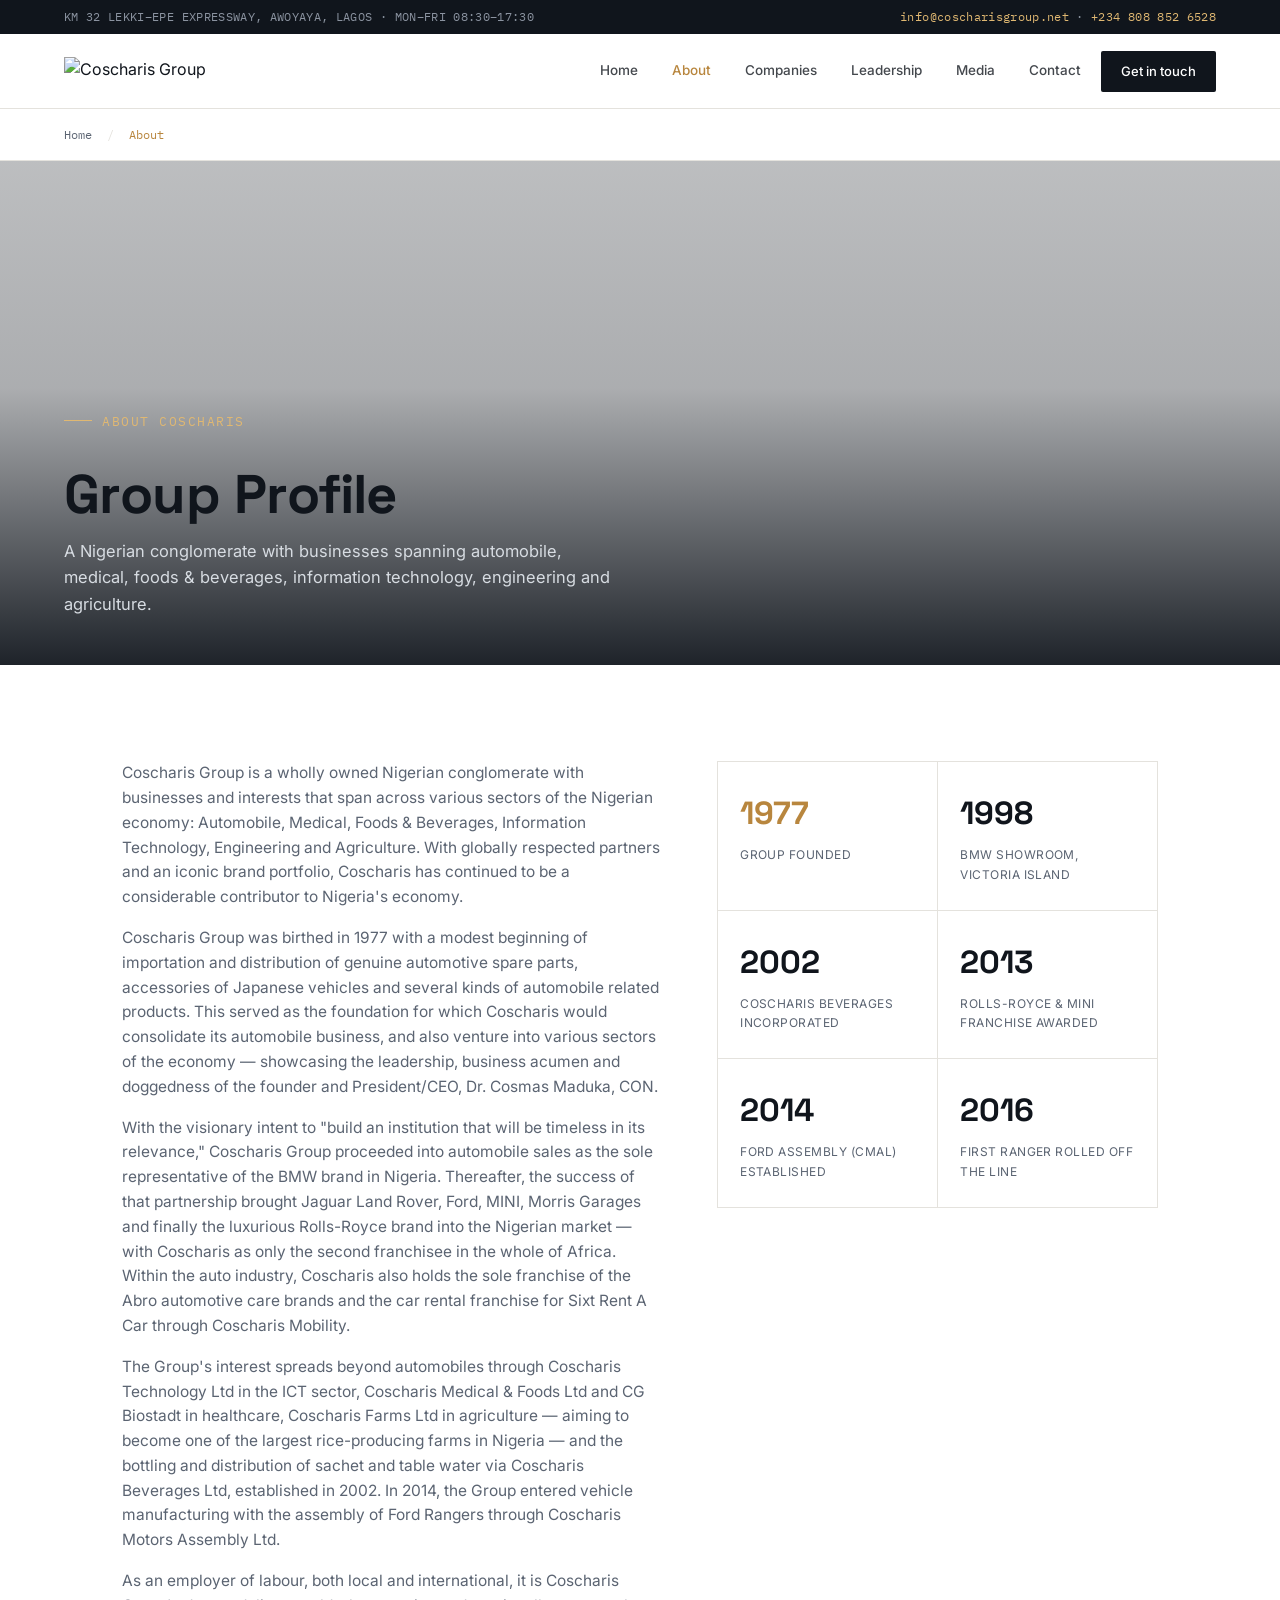
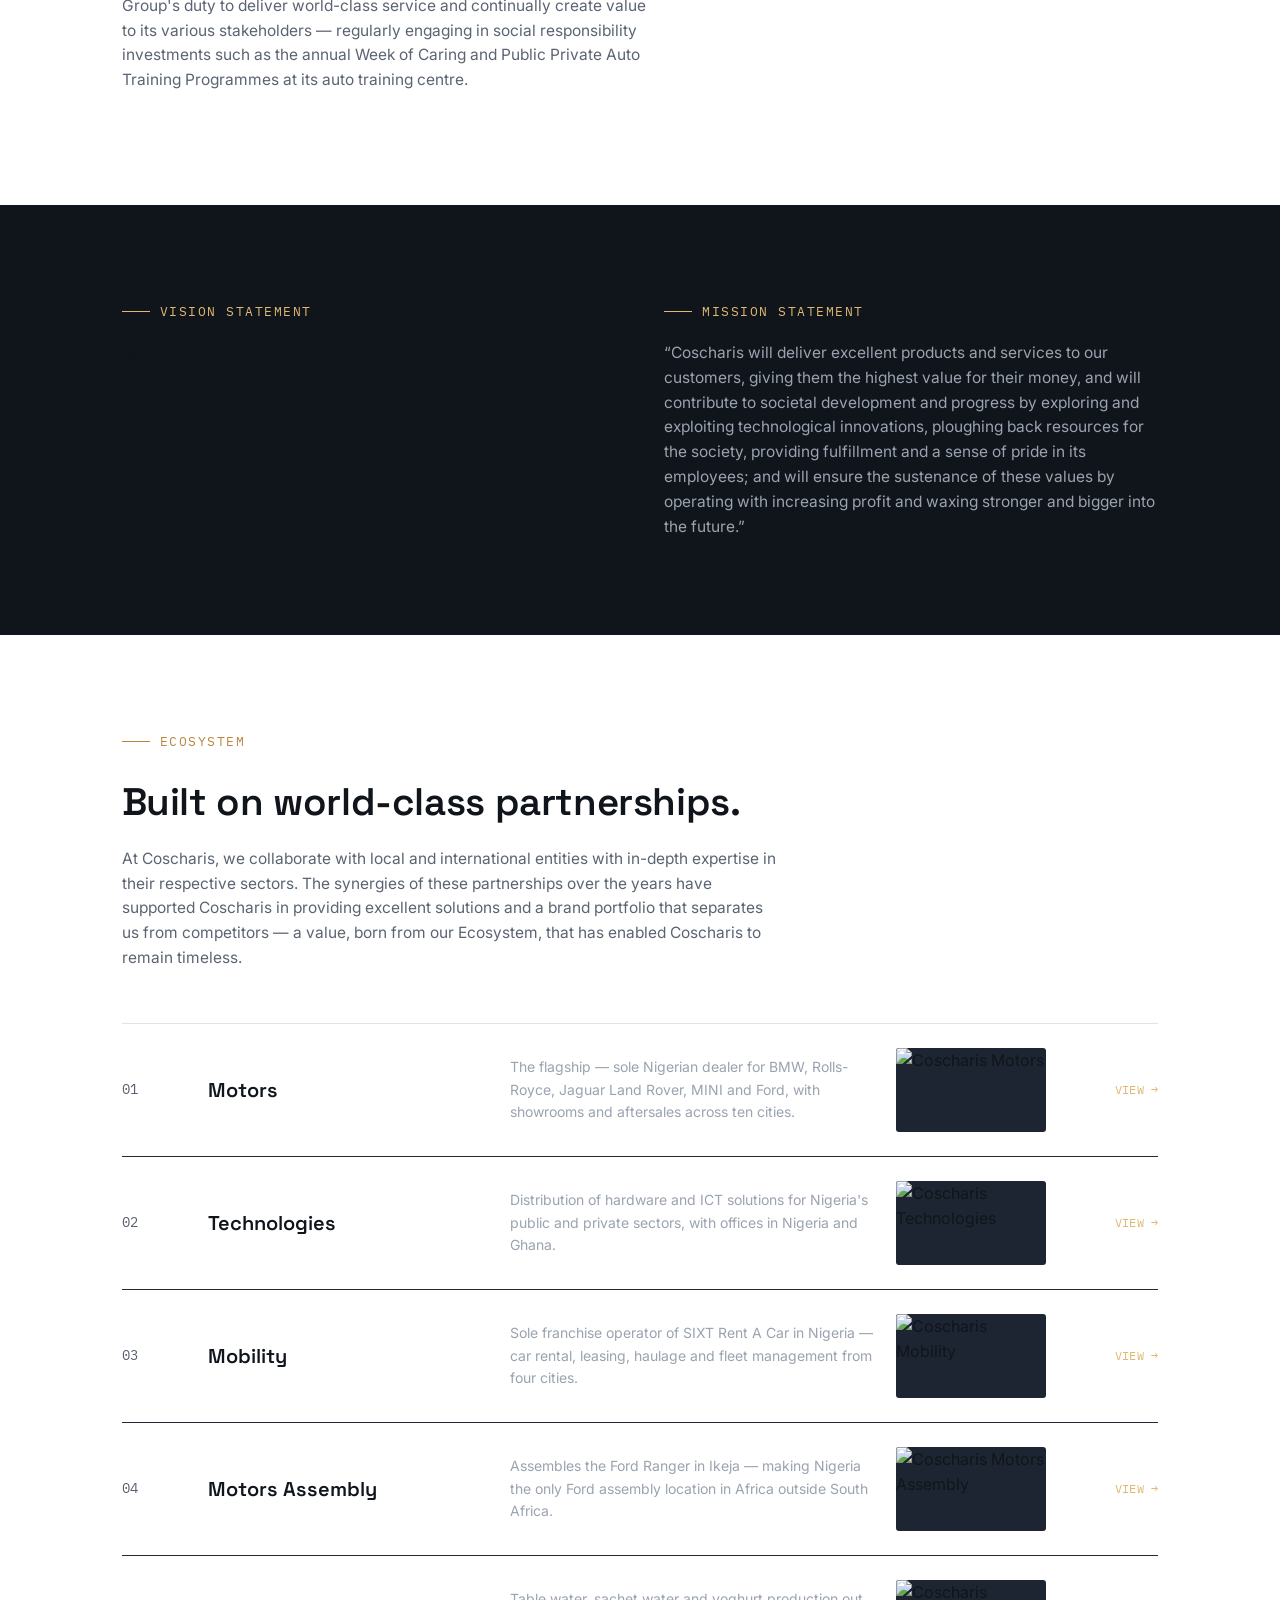
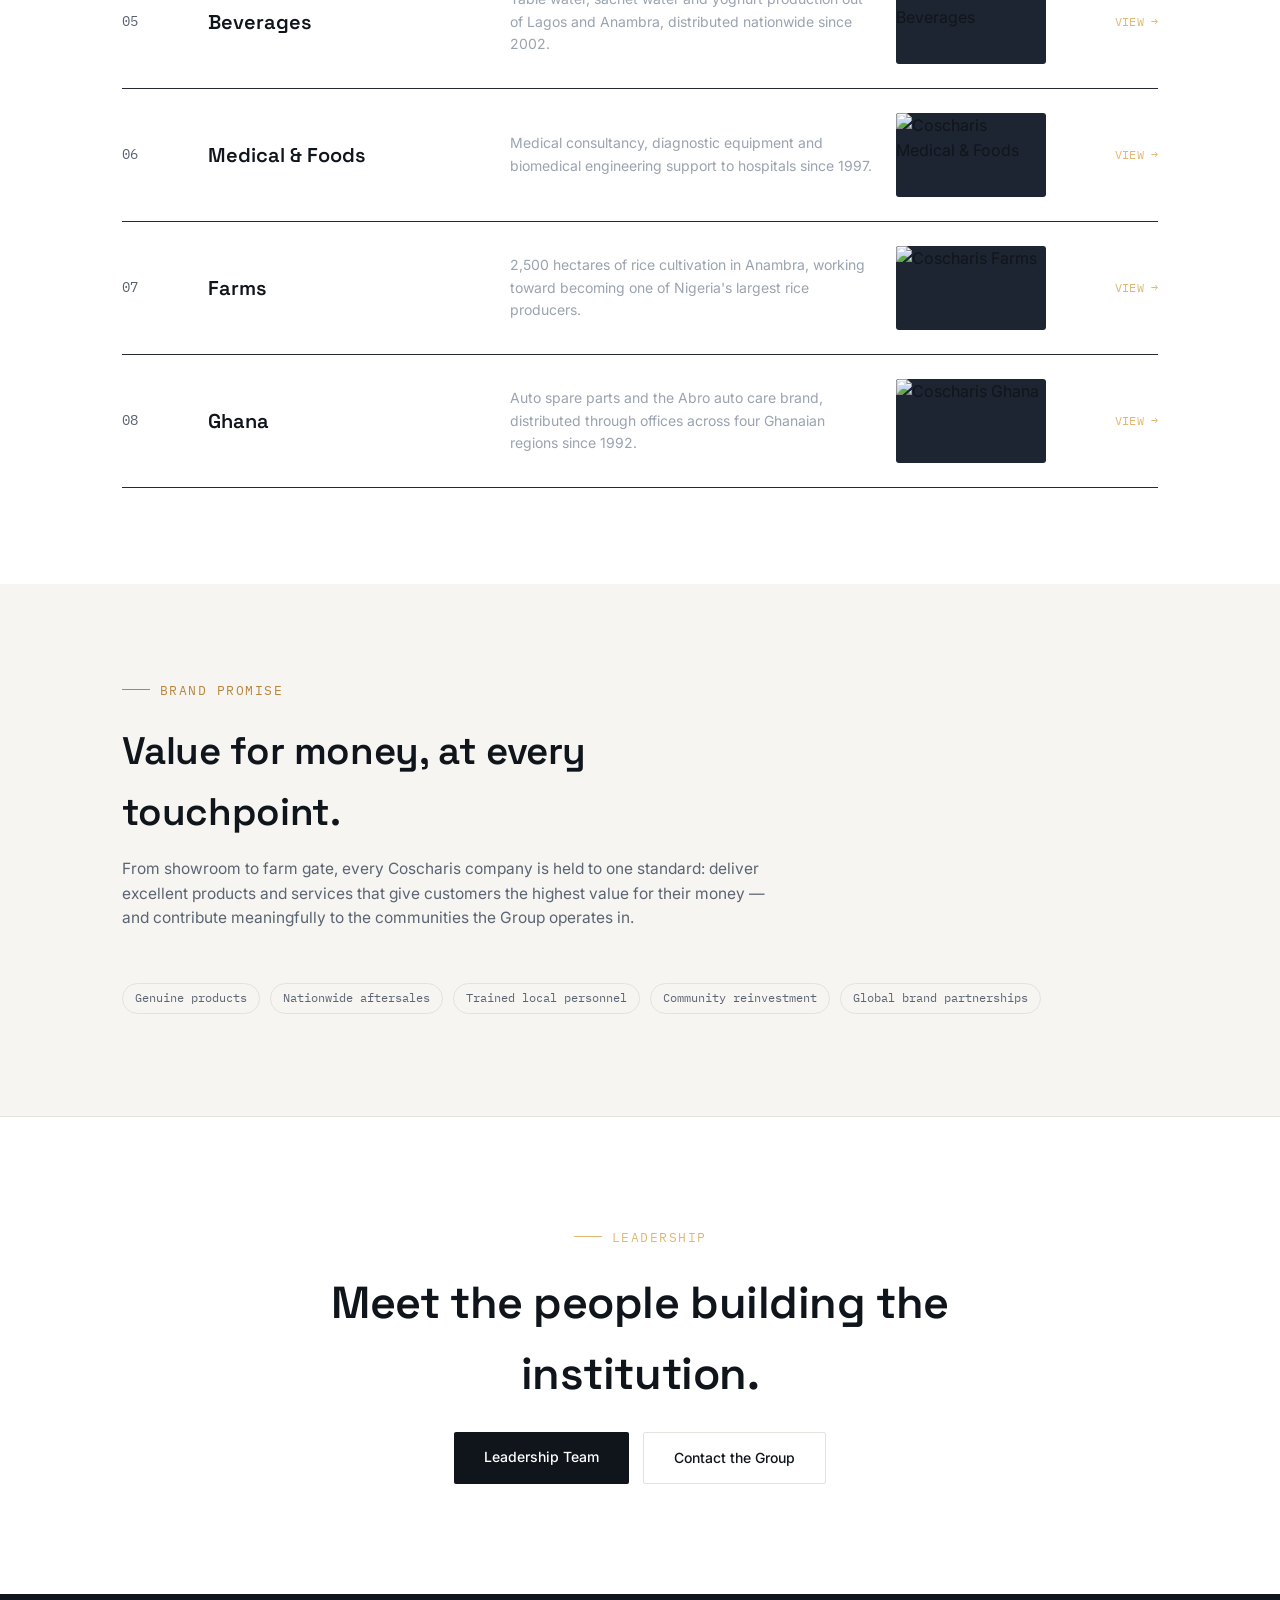
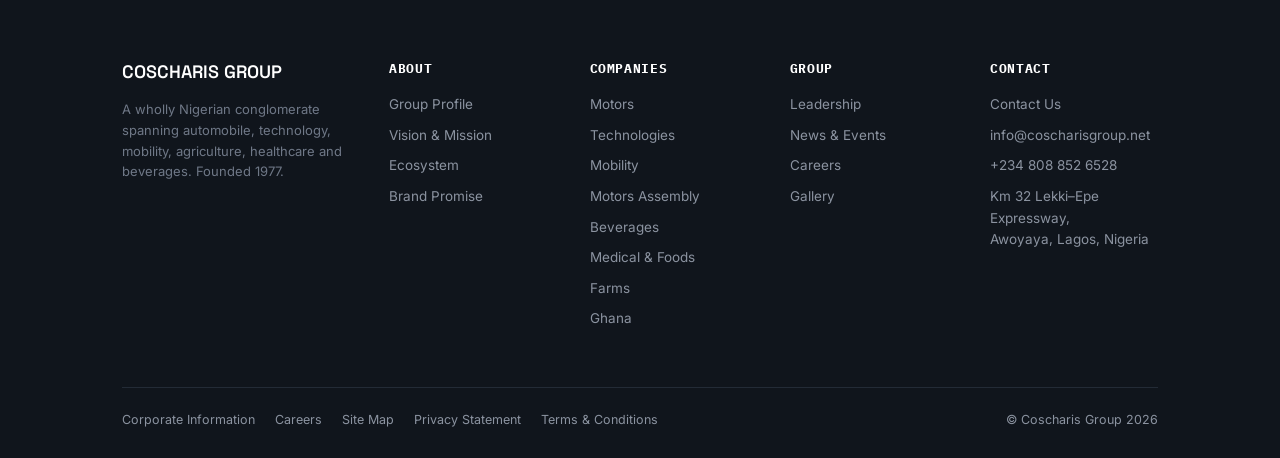
==== about.html @ e0edcc10 "Add About page (profile, vision/mission, ecosystem, brand promise)" ====
<!DOCTYPE html>
<html lang="en">
<head>
<meta charset="UTF-8">
<meta name="viewport" content="width=device-width, initial-scale=1.0">
<title>Group Profile — Coscharis Group</title>
<meta name="description" content="Coscharis Group profile, vision & mission, ecosystem and brand promise.">
<link rel="preconnect" href="https://fonts.googleapis.com">
<link href="https://fonts.googleapis.com/css2?family=Space+Grotesk:wght@400;500;600;700&family=Inter:wght@400;500;600&family=IBM+Plex+Mono:wght@400;500&display=swap" rel="stylesheet">
<link rel="stylesheet" href="css/style.css">
</head>
<body>

<div class="utility-bar">
  <div>KM 32 LEKKI&ndash;EPE EXPRESSWAY, AWOYAYA, LAGOS &middot; MON&ndash;FRI 08:30&ndash;17:30</div>
  <div><a href="mailto:info@coscharisgroup.net">info@coscharisgroup.net</a> &middot; <a href="tel:+2348088526528">+234 808 852 6528</a></div>
</div>
<nav class="mainnav">
  <a class="nav-logo" href="index.html"><img src="https://coscharisgroup.net/wp-content/themes/coscharis1/images/logonew1.jpg" alt="Coscharis Group"></a>
  <button class="nav-toggle" aria-label="Toggle menu">&#9776;</button>
  <div class="nav-links">
    <div class="nav-item"><a href="index.html">Home</a></div>
    <div class="nav-item active"><a href="about.html">About</a>
      <div class="dropdown"><a href="about.html#profile">Group Profile</a>
<a href="about.html#vision">Vision & Mission</a>
<a href="about.html#ecosystem">Ecosystem</a>
<a href="about.html#promise">Brand Promise</a></div>
    </div>
    <div class="nav-item"><a href="motors.html">Companies</a>
      <div class="dropdown"><a href="motors.html"><span class="dd-num">01</span>Motors</a>
<a href="technologies.html"><span class="dd-num">02</span>Technologies</a>
<a href="mobility.html"><span class="dd-num">03</span>Mobility</a>
<a href="motors-assembly.html"><span class="dd-num">04</span>Motors Assembly</a>
<a href="beverages.html"><span class="dd-num">05</span>Beverages</a>
<a href="medical.html"><span class="dd-num">06</span>Medical & Foods</a>
<a href="farms.html"><span class="dd-num">07</span>Farms</a>
<a href="ghana.html"><span class="dd-num">08</span>Ghana</a></div>
    </div>
    <div class="nav-item"><a href="leadership.html">Leadership</a></div>
    <div class="nav-item"><a href="media.html">Media</a></div>
    <div class="nav-item"><a href="contact.html">Contact</a></div>
    <a class="nav-cta" href="contact.html">Get in touch</a>
  </div>
</nav>

<div class="breadcrumb"><a href="index.html">Home</a> <span class='sep'>/</span> <span class="current">About</span></div>
<section class="subhero" style="padding:0;">
  <div class="hero-bg" style="background-image:url('https://coscharisgroup.net/wp-content/themes/coscharis1/images/CG-SON.jpg');"></div>
  <div class="hero-scrim"></div>
  <div class="hero-content">
    <div class="eyebrow">About Coscharis</div>
    <h1>Group Profile</h1>
    <p>A Nigerian conglomerate with businesses spanning automobile, medical, foods &amp; beverages, information technology, engineering and agriculture.</p>
  </div>
</section>

<section id="profile">
  <div class="wrap">
    <div class="content-grid">
      <div class="reveal">
        <p>Coscharis Group is a wholly owned Nigerian conglomerate with businesses and interests that span across various sectors of the Nigerian economy: Automobile, Medical, Foods &amp; Beverages, Information Technology, Engineering and Agriculture. With globally respected partners and an iconic brand portfolio, Coscharis has continued to be a considerable contributor to Nigeria's economy.</p>
        <p>Coscharis Group was birthed in 1977 with a modest beginning of importation and distribution of genuine automotive spare parts, accessories of Japanese vehicles and several kinds of automobile related products. This served as the foundation for which Coscharis would consolidate its automobile business, and also venture into various sectors of the economy &mdash; showcasing the leadership, business acumen and doggedness of the founder and President/CEO, Dr. Cosmas Maduka, CON.</p>
        <p>With the visionary intent to "build an institution that will be timeless in its relevance," Coscharis Group proceeded into automobile sales as the sole representative of the BMW brand in Nigeria. Thereafter, the success of that partnership brought Jaguar Land Rover, Ford, MINI, Morris Garages and finally the luxurious Rolls-Royce brand into the Nigerian market &mdash; with Coscharis as only the second franchisee in the whole of Africa. Within the auto industry, Coscharis also holds the sole franchise of the Abro automotive care brands and the car rental franchise for Sixt Rent A Car through Coscharis Mobility.</p>
        <p>The Group's interest spreads beyond automobiles through Coscharis Technology Ltd in the ICT sector, Coscharis Medical &amp; Foods Ltd and CG Biostadt in healthcare, Coscharis Farms Ltd in agriculture &mdash; aiming to become one of the largest rice-producing farms in Nigeria &mdash; and the bottling and distribution of sachet and table water via Coscharis Beverages Ltd, established in 2002. In 2014, the Group entered vehicle manufacturing with the assembly of Ford Rangers through Coscharis Motors Assembly Ltd.</p>
        <p>As an employer of labour, both local and international, it is Coscharis Group's duty to deliver world-class service and continually create value to its various stakeholders &mdash; regularly engaging in social responsibility investments such as the annual Week of Caring and Public Private Auto Training Programmes at its auto training centre.</p>
      </div>
      <div class="stat-grid reveal" style="grid-template-columns:1fr 1fr;">
        <div class="stat-cell"><div class="num"><span>1977</span></div><div class="label">Group founded</div></div>
        <div class="stat-cell"><div class="num">1998</div><div class="label">BMW showroom, Victoria Island</div></div>
        <div class="stat-cell"><div class="num">2002</div><div class="label">Coscharis Beverages incorporated</div></div>
        <div class="stat-cell"><div class="num">2013</div><div class="label">Rolls-Royce &amp; Mini franchise awarded</div></div>
        <div class="stat-cell"><div class="num">2014</div><div class="label">Ford assembly (CMAL) established</div></div>
        <div class="stat-cell"><div class="num">2016</div><div class="label">First Ranger rolled off the line</div></div>
      </div>
    </div>
  </div>
</section>

<section id="vision" class="bg-ink">
  <div class="wrap two-col">
    <div class="reveal">
      <div class="eyebrow">Vision Statement</div>
      <h2 style="font-size:1.7rem; font-style:italic; font-weight:500;">&ldquo;To build an institution that will be timeless in its relevance.&rdquo;</h2>
    </div>
    <div class="reveal">
      <div class="eyebrow">Mission Statement</div>
      <p style="color:#9aa3af; font-size:15.5px;">&ldquo;Coscharis will deliver excellent products and services to our customers, giving them the highest value for their money, and will contribute to societal development and progress by exploring and exploiting technological innovations, ploughing back resources for the society, providing fulfillment and a sense of pride in its employees; and will ensure the sustenance of these values by operating with increasing profit and waxing stronger and bigger into the future.&rdquo;</p>
    </div>
  </div>
</section>

<section id="ecosystem">
  <div class="wrap">
    <div class="section-head reveal">
      <div class="eyebrow dark">Ecosystem</div>
      <h2>Built on world-class partnerships.</h2>
      <p>At Coscharis, we collaborate with local and international entities with in-depth expertise in their respective sectors. The synergies of these partnerships over the years have supported Coscharis in providing excellent solutions and a brand portfolio that separates us from competitors &mdash; a value, born from our Ecosystem, that has enabled Coscharis to remain timeless.</p>
    </div>
    <div class="index-list" style="border-color:var(--hair);">
      
    <a class="index-row reveal" href="motors.html" style="display:grid; text-decoration:none;">
      <div class="index-num">01</div>
      <div class="index-name">Motors</div>
      <div class="index-desc">The flagship &mdash; sole Nigerian dealer for BMW, Rolls-Royce, Jaguar Land Rover, MINI and Ford, with showrooms and aftersales across ten cities.</div>
      <div class="index-thumb"><img src="https://coscharisgroup.net/wp-content/themes/coscharis1/images/cosmotorshead.png" alt="Coscharis Motors"></div>
      <div class="index-go mono">VIEW &rarr;</div>
    </a>
    <a class="index-row reveal" href="technologies.html" style="display:grid; text-decoration:none;">
      <div class="index-num">02</div>
      <div class="index-name">Technologies</div>
      <div class="index-desc">Distribution of hardware and ICT solutions for Nigeria's public and private sectors, with offices in Nigeria and Ghana.</div>
      <div class="index-thumb"><img src="https://coscharisgroup.net/wp-content/themes/coscharis1/images/costechhead.png" alt="Coscharis Technologies"></div>
      <div class="index-go mono">VIEW &rarr;</div>
    </a>
    <a class="index-row reveal" href="mobility.html" style="display:grid; text-decoration:none;">
      <div class="index-num">03</div>
      <div class="index-name">Mobility</div>
      <div class="index-desc">Sole franchise operator of SIXT Rent A Car in Nigeria &mdash; car rental, leasing, haulage and fleet management from four cities.</div>
      <div class="index-thumb"><img src="https://coscharisgroup.net/wp-content/themes/coscharis1/images/cosmobhead.png" alt="Coscharis Mobility"></div>
      <div class="index-go mono">VIEW &rarr;</div>
    </a>
    <a class="index-row reveal" href="motors-assembly.html" style="display:grid; text-decoration:none;">
      <div class="index-num">04</div>
      <div class="index-name">Motors Assembly</div>
      <div class="index-desc">Assembles the Ford Ranger in Ikeja &mdash; making Nigeria the only Ford assembly location in Africa outside South Africa.</div>
      <div class="index-thumb"><img src="https://coscharisgroup.net/wp-content/themes/coscharis1/images/cosmalhead.png" alt="Coscharis Motors Assembly"></div>
      <div class="index-go mono">VIEW &rarr;</div>
    </a>
    <a class="index-row reveal" href="beverages.html" style="display:grid; text-decoration:none;">
      <div class="index-num">05</div>
      <div class="index-name">Beverages</div>
      <div class="index-desc">Table water, sachet water and yoghurt production out of Lagos and Anambra, distributed nationwide since 2002.</div>
      <div class="index-thumb"><img src="https://coscharisgroup.net/wp-content/themes/coscharis1/images/cosbevhead.png" alt="Coscharis Beverages"></div>
      <div class="index-go mono">VIEW &rarr;</div>
    </a>
    <a class="index-row reveal" href="medical.html" style="display:grid; text-decoration:none;">
      <div class="index-num">06</div>
      <div class="index-name">Medical & Foods</div>
      <div class="index-desc">Medical consultancy, diagnostic equipment and biomedical engineering support to hospitals since 1997.</div>
      <div class="index-thumb"><img src="https://coscharisgroup.net/wp-content/themes/coscharis1/images/cosmedhead.png" alt="Coscharis Medical & Foods"></div>
      <div class="index-go mono">VIEW &rarr;</div>
    </a>
    <a class="index-row reveal" href="farms.html" style="display:grid; text-decoration:none;">
      <div class="index-num">07</div>
      <div class="index-name">Farms</div>
      <div class="index-desc">2,500 hectares of rice cultivation in Anambra, working toward becoming one of Nigeria's largest rice producers.</div>
      <div class="index-thumb"><img src="https://coscharisgroup.net/wp-content/themes/coscharis1/images/cosfarmshead.png" alt="Coscharis Farms"></div>
      <div class="index-go mono">VIEW &rarr;</div>
    </a>
    <a class="index-row reveal" href="ghana.html" style="display:grid; text-decoration:none;">
      <div class="index-num">08</div>
      <div class="index-name">Ghana</div>
      <div class="index-desc">Auto spare parts and the Abro auto care brand, distributed through offices across four Ghanaian regions since 1992.</div>
      <div class="index-thumb"><img src="https://coscharisgroup.net/wp-content/themes/coscharis1/images/cosghanahead.png" alt="Coscharis Ghana"></div>
      <div class="index-go mono">VIEW &rarr;</div>
    </a>
    </div>
  </div>
</section>

<section id="promise" class="bg-cloud">
  <div class="wrap">
    <div class="section-head reveal">
      <div class="eyebrow dark">Brand Promise</div>
      <h2>Value for money, at every touchpoint.</h2>
      <p>From showroom to farm gate, every Coscharis company is held to one standard: deliver excellent products and services that give customers the highest value for their money &mdash; and contribute meaningfully to the communities the Group operates in.</p>
    </div>
    <div class="pill">Genuine products</div>
    <div class="pill">Nationwide aftersales</div>
    <div class="pill">Trained local personnel</div>
    <div class="pill">Community reinvestment</div>
    <div class="pill">Global brand partnerships</div>
  </div>
</section>

<section class="cta">
  <div class="eyebrow" style="justify-content:center;">Leadership</div>
  <h2>Meet the people building the institution.</h2>
  <div class="cta-buttons">
    <a class="btn-primary" href="leadership.html">Leadership Team</a>
    <a class="btn-ghost" href="contact.html">Contact the Group</a>
  </div>
</section>

<footer>
  <div class="wrap">
    <div class="footer-grid">
      <div class="footer-brand">
        <div class="f-logo">COSCHARIS GROUP</div>
        <p>A wholly Nigerian conglomerate spanning automobile, technology, mobility, agriculture, healthcare and beverages. Founded 1977.</p>
      </div>
      <div>
        <h5>About</h5>
        <ul>
          <li><a href="about.html#profile">Group Profile</a></li>
          <li><a href="about.html#vision">Vision &amp; Mission</a></li>
          <li><a href="about.html#ecosystem">Ecosystem</a></li>
          <li><a href="about.html#promise">Brand Promise</a></li>
        </ul>
      </div>
      <div>
        <h5>Companies</h5>
        <ul><li><a href="motors.html">Motors</a></li>
<li><a href="technologies.html">Technologies</a></li>
<li><a href="mobility.html">Mobility</a></li>
<li><a href="motors-assembly.html">Motors Assembly</a></li>
<li><a href="beverages.html">Beverages</a></li>
<li><a href="medical.html">Medical & Foods</a></li>
<li><a href="farms.html">Farms</a></li>
<li><a href="ghana.html">Ghana</a></li></ul>
      </div>
      <div>
        <h5>Group</h5>
        <ul>
          <li><a href="leadership.html">Leadership</a></li>
          <li><a href="media.html">News &amp; Events</a></li>
          <li><a href="media.html#careers">Careers</a></li>
          <li><a href="media.html#gallery">Gallery</a></li>
        </ul>
      </div>
      <div>
        <h5>Contact</h5>
        <ul>
          <li><a href="contact.html">Contact Us</a></li>
          <li><a href="mailto:info@coscharisgroup.net">info@coscharisgroup.net</a></li>
          <li><a href="tel:+2348088526528">+234 808 852 6528</a></li>
          <li>Km 32 Lekki&ndash;Epe Expressway,<br>Awoyaya, Lagos, Nigeria</li>
        </ul>
      </div>
    </div>
    <div class="footer-bottom">
      <div>
        <a href="about.html">Corporate Information</a>
        <a href="media.html#careers">Careers</a>
        <a href="contact.html">Site Map</a>
        <a href="#">Privacy Statement</a>
        <a href="#">Terms &amp; Conditions</a>
      </div>
      <div>&copy; Coscharis Group 2026</div>
    </div>
  </div>
</footer>

<script src="js/main.js"></script>
</body>
</html>
---- css/style.css ----
:root{
  --ink:#10151c;
  --ink-2:#1c2531;
  --ink-3:#232b36;
  --paper:#ffffff;
  --cloud:#f6f5f2;
  --steel:#5b6472;
  --steel-light:#8b93a0;
  --hair:#e4e2dd;
  --brass:#b8863e;
  --brass-light:#e0b872;
  --ok:#4a7a5c;
  --maxw:1240px;
}

*{box-sizing:border-box; margin:0; padding:0;}
html{scroll-behavior:smooth;}
body{
  font-family:'Inter', sans-serif;
  background:var(--paper);
  color:var(--ink);
  line-height:1.6;
  -webkit-font-smoothing:antialiased;
}
h1,h2,h3,h4,.display{
  font-family:'Space Grotesk', sans-serif;
  letter-spacing:-0.01em;
  color:var(--ink);
}
.mono{ font-family:'IBM Plex Mono', monospace; letter-spacing:0.02em; }
a{color:inherit; text-decoration:none;}
img{max-width:100%; display:block;}
ul{list-style:none;}
.wrap{max-width:var(--maxw); margin:0 auto; padding:0 5%;}

/* ---------- Top utility bar ---------- */
.utility-bar{
  background:var(--ink);
  color:#8b93a0;
  font-family:'IBM Plex Mono', monospace;
  font-size:11.5px;
  letter-spacing:0.03em;
  padding:8px 5%;
  display:flex; justify-content:space-between; flex-wrap:wrap; gap:6px;
}
.utility-bar a{color:var(--brass-light);}
.utility-bar a:hover{text-decoration:underline;}

/* ---------- Nav ---------- */
nav.mainnav{
  position:sticky; top:0; z-index:100;
  display:flex; align-items:center; justify-content:space-between;
  padding:16px 5%;
  background:rgba(255,255,255,0.94);
  backdrop-filter:blur(10px);
  border-bottom:1px solid var(--hair);
}
.nav-logo img{height:28px; width:auto;}
.nav-links{display:flex; gap:6px; align-items:center;}
.nav-item{position:relative;}
.nav-item > a{
  display:block; padding:10px 14px;
  font-size:13.5px; font-weight:500; opacity:0.78;
  transition:opacity .2s, color .2s;
}
.nav-item > a:hover, .nav-item.active > a{opacity:1; color:var(--brass);}
.dropdown{
  position:absolute; top:100%; left:0;
  background:var(--paper);
  border:1px solid var(--hair);
  box-shadow:0 18px 40px rgba(16,21,28,0.1);
  min-width:230px;
  padding:8px;
  opacity:0; visibility:hidden; transform:translateY(6px);
  transition:opacity .18s, transform .18s, visibility .18s;
}
.nav-item:hover .dropdown, .nav-item:focus-within .dropdown{
  opacity:1; visibility:visible; transform:translateY(0);
}
.dropdown a{
  display:block; padding:10px 12px; font-size:13.5px; border-radius:2px; color:var(--ink);
}
.dropdown a:hover{background:var(--cloud); color:var(--brass);}
.dropdown .dd-num{font-family:'IBM Plex Mono',monospace; color:var(--brass); margin-right:8px; font-size:11.5px;}
.nav-cta{
  background:var(--ink); color:#fff; padding:10px 20px; border-radius:2px;
  font-size:13px; font-weight:500; white-space:nowrap;
}
.nav-cta:hover{background:var(--brass);}
.nav-toggle{display:none; font-size:22px; background:none; border:none; cursor:pointer;}
@media (max-width:960px){
  .nav-links{ position:fixed; top:64px; left:0; right:0; bottom:0;
    background:var(--paper); flex-direction:column; align-items:stretch;
    padding:14px 5% 40px; overflow-y:auto;
    transform:translateX(100%); transition:transform .25s ease;
  }
  .nav-links.open{transform:translateX(0);}
  .dropdown{position:static; opacity:1; visibility:visible; transform:none; display:none; box-shadow:none; border:none; padding-left:14px;}
  .nav-item.open .dropdown{display:block;}
  .nav-toggle{display:block;}
  .nav-cta{margin-top:10px; text-align:center;}
}

/* ---------- Breadcrumb ---------- */
.breadcrumb{
  padding:16px 5%;
  font-family:'IBM Plex Mono', monospace;
  font-size:12px; color:var(--steel);
  border-bottom:1px solid var(--hair);
}
.breadcrumb a{color:var(--steel);}
.breadcrumb a:hover{color:var(--brass);}
.breadcrumb .sep{margin:0 8px; color:var(--hair);}
.breadcrumb .current{color:var(--brass);}

/* ---------- Hero (home, full) ---------- */
.hero{ position:relative; min-height:90vh; display:flex; align-items:flex-end; overflow:hidden; }
.hero-bg{ position:absolute; inset:0; background-size:cover; background-position:center; animation:kenburns 18s ease-in-out infinite alternate; }
@keyframes kenburns{ from{transform:scale(1);} to{transform:scale(1.08);} }
.hero-scrim{ position:absolute; inset:0; background:linear-gradient(180deg, rgba(16,21,28,0.28) 0%, rgba(16,21,28,0.35) 45%, rgba(16,21,28,0.94) 100%); }
.hero-content{ position:relative; z-index:2; padding:0 5% 60px; max-width:920px; color:#fff; }

/* ---------- Hero (subpage, shorter) ---------- */
.subhero{ position:relative; min-height:56vh; display:flex; align-items:flex-end; overflow:hidden; }
.subhero .hero-bg{animation-duration:22s;}
.subhero .hero-content{padding-bottom:48px;}

.eyebrow{
  font-family:'IBM Plex Mono', monospace; font-size:12.5px; letter-spacing:0.12em;
  color:var(--brass-light); text-transform:uppercase;
  display:flex; align-items:center; gap:10px; margin-bottom:20px;
}
.eyebrow::before{content:""; width:28px; height:1px; background:var(--brass-light);}
.eyebrow.dark{color:var(--brass);}
.eyebrow.dark::before{background:var(--brass);}

.hero h1{ font-size:clamp(2.2rem, 5.6vw, 4.2rem); font-weight:600; line-height:1.04; margin-bottom:18px; }
.subhero h1{ font-size:clamp(2rem, 4.6vw, 3.4rem); }
.hero p, .subhero p{ font-size:16.5px; max-width:560px; color:#d7dce2; }

/* ---------- Ledger strip ---------- */
.ledger-strip{ display:flex; overflow-x:auto; border-top:1px solid var(--hair); border-bottom:1px solid var(--hair); background:var(--ink); }
.ledger-strip::-webkit-scrollbar{display:none;}
.ledger-item{ flex:0 0 auto; padding:15px 24px; font-family:'IBM Plex Mono', monospace; font-size:12px; color:#8b93a0; border-right:1px solid #232b36; white-space:nowrap; transition:color .2s, background .2s;}
.ledger-item:hover{color:#fff; background:#161d26;}
.ledger-item b{color:var(--brass-light); margin-right:8px;}
.ledger-item.is-active{color:#fff; background:#161d26;}

/* ---------- Section shell ---------- */
section{padding:96px 5%;}
section.tight{padding:64px 5%;}
.section-head{max-width:660px; margin-bottom:52px;}
.section-head h2{font-size:clamp(1.7rem,3.4vw,2.4rem); font-weight:600;}
.section-head p{color:var(--steel); margin-top:14px; font-size:15.5px;}
.bg-ink{background:var(--ink); color:#fff;}
.bg-ink .section-head h2, .bg-ink h3{color:#fff;}
.bg-ink .eyebrow{color:var(--brass-light);}
.bg-ink .eyebrow::before{background:var(--brass-light);}
.bg-ink .section-head p{color:#9aa3af;}
.bg-cloud{background:var(--cloud);}

/* ---------- Stats ---------- */
.stat-grid{display:grid; grid-template-columns:repeat(4,1fr); gap:1px; background:var(--hair); border:1px solid var(--hair);}
.stat-cell{background:#fff; padding:26px 22px;}
.bg-ink .stat-cell{background:var(--ink-2); border-color:#232b36;}
.stat-cell .num{font-family:'Space Grotesk',sans-serif; font-size:2rem; font-weight:700;}
.stat-cell .num span{color:var(--brass);}
.stat-cell .label{font-size:12px; color:var(--steel); margin-top:6px; text-transform:uppercase; letter-spacing:0.04em;}
.bg-ink .stat-cell .label{color:#8b93a0;}
@media (max-width:760px){ .stat-grid{grid-template-columns:1fr 1fr;} }

/* ---------- Ecosystem index rows ---------- */
.index-list{border-top:1px solid #232b36;}
.index-row{ display:grid; grid-template-columns:64px 1fr 1.3fr 150px 90px; align-items:center; gap:22px; padding:24px 0; border-bottom:1px solid #232b36; transition:background .22s;}
.index-row:hover{background:#161d26;}
.index-num{font-family:'IBM Plex Mono',monospace; color:#586170; font-size:13.5px;}
.index-name{font-family:'Space Grotesk',sans-serif; font-size:1.25rem; font-weight:600;}
.index-desc{color:#9aa3af; font-size:14px; line-height:1.6;}
.index-thumb{width:150px; height:84px; border-radius:3px; overflow:hidden; background:#1c2531;}
.index-thumb img{width:100%; height:100%; object-fit:cover; filter:grayscale(15%);}
.index-go{font-family:'IBM Plex Mono',monospace; font-size:12px; color:var(--brass-light); text-align:right;}
@media (max-width:820px){
  .index-row{grid-template-columns:1fr; row-gap:10px;}
  .index-thumb{width:100%; height:150px;}
  .index-go{text-align:left;}
}

/* ---------- Content grid (about / subpages) ---------- */
.content-grid{display:grid; grid-template-columns:1.1fr 0.9fr; gap:56px; align-items:start;}
.content-grid p{color:var(--steel); margin-bottom:16px; font-size:15.5px;}
@media (max-width:900px){ .content-grid{grid-template-columns:1fr;} }

/* ---------- Brand / partner logo grid ---------- */
.brand-grid{ display:grid; grid-template-columns:repeat(auto-fit, minmax(140px,1fr)); gap:1px; background:var(--hair); border:1px solid var(--hair);}
.brand-cell{ background:#fff; display:flex; align-items:center; justify-content:center; padding:26px 20px; height:110px;}
.brand-cell img{max-height:52px; max-width:100%; object-fit:contain; filter:grayscale(20%); opacity:0.85; transition:opacity .2s, filter .2s;}
.brand-cell:hover img{opacity:1; filter:grayscale(0);}

/* ---------- Product grid ---------- */
.product-grid{display:grid; grid-template-columns:repeat(auto-fit, minmax(200px,1fr)); gap:22px;}
.product-card{border:1px solid var(--hair); border-radius:4px; overflow:hidden; transition:box-shadow .2s, transform .2s;}
.product-card:hover{box-shadow:0 16px 34px rgba(16,21,28,0.1); transform:translateY(-3px);}
.product-card .p-img{height:170px; overflow:hidden; background:var(--cloud);}
.product-card .p-img img{width:100%; height:100%; object-fit:cover;}
.product-card .p-body{padding:16px 18px;}
.product-card .p-body h4{font-size:14.5px; font-weight:600;}
.product-card .p-body span{font-size:12px; color:var(--steel); font-family:'IBM Plex Mono',monospace;}

/* ---------- Team / leadership cards ---------- */
.team-grid{display:grid; grid-template-columns:repeat(auto-fit, minmax(220px,1fr)); gap:26px;}
.team-card{border:1px solid var(--hair); border-radius:4px; overflow:hidden;}
.team-card .t-img{height:230px; overflow:hidden; background:var(--cloud);}
.team-card .t-img img{width:100%; height:100%; object-fit:cover; filter:grayscale(10%);}
.team-card .t-body{padding:16px 18px 20px;}
.team-card h4{font-size:16px; font-weight:600; margin-bottom:3px;}
.team-card .role{font-size:12.5px; color:var(--brass); font-weight:500; margin-bottom:10px;}
.team-card p{font-size:13.5px; color:var(--steel); line-height:1.55;}

/* ---------- Leader spotlight ---------- */
.leader-wrap{display:grid; grid-template-columns:320px 1fr; gap:56px;}
.leader-photo{position:relative;}
.leader-photo img{border-radius:3px; filter:grayscale(6%);}
.leader-tag{position:absolute; bottom:-14px; left:-14px; background:var(--brass); color:#fff; padding:9px 14px; font-family:'IBM Plex Mono',monospace; font-size:11px; letter-spacing:0.05em;}
.quote-mark{font-family:'Space Grotesk',sans-serif; font-size:2.6rem; color:var(--brass-light); line-height:0.5; display:block; margin-bottom:10px;}
.leader-copy .role{color:var(--brass); font-weight:500; margin-bottom:16px; font-size:14px;}
.leader-copy p{color:var(--steel); margin-bottom:14px; font-size:15px;}
@media (max-width:840px){ .leader-wrap{grid-template-columns:1fr;} .leader-tag{position:static; display:inline-block; margin-top:12px;} }

/* ---------- Press / news list ---------- */
.press-list{border-top:1px solid var(--hair);}
.press-row{display:grid; grid-template-columns:120px 1fr 110px; gap:20px; align-items:baseline; padding:22px 0; border-bottom:1px solid var(--hair);}
.press-row .p-date{font-family:'IBM Plex Mono',monospace; font-size:12px; color:var(--steel);}
.press-row h4{font-size:16px; font-weight:600;}
.press-row .p-link{font-family:'IBM Plex Mono',monospace; font-size:12px; color:var(--brass); text-align:right;}
@media (max-width:700px){ .press-row{grid-template-columns:1fr;} .press-row .p-link{text-align:left;} }

/* ---------- Location cards (contact) ---------- */
.loc-grid{display:grid; grid-template-columns:repeat(auto-fit, minmax(280px,1fr)); gap:1px; background:var(--hair); border:1px solid var(--hair);}
.loc-card{background:#fff; padding:26px 24px;}
.loc-card h4{font-size:15px; font-weight:600; margin-bottom:10px; color:var(--brass);}
.loc-card p{font-size:14px; color:var(--steel); margin-bottom:4px; line-height:1.55;}
.loc-card .tel{font-family:'IBM Plex Mono',monospace; font-size:13px; color:var(--ink); margin-top:8px; display:block;}

.subsidiary-block{margin-bottom:64px;}
.subsidiary-block > h3{font-size:1.3rem; margin-bottom:18px; padding-bottom:10px; border-bottom:2px solid var(--ink);}

/* ---------- Form ---------- */
.form-grid{display:grid; grid-template-columns:1fr 1fr; gap:18px;}
.form-grid .full{grid-column:1/-1;}
label{display:block; font-size:12.5px; font-family:'IBM Plex Mono',monospace; letter-spacing:0.03em; color:var(--steel); margin-bottom:8px; text-transform:uppercase;}
input, select, textarea{
  width:100%; padding:13px 14px; border:1px solid var(--hair); border-radius:2px;
  font-family:'Inter',sans-serif; font-size:14.5px; background:#fff; color:var(--ink);
}
input:focus, select:focus, textarea:focus{outline:none; border-color:var(--brass);}
textarea{resize:vertical; min-height:120px;}
.btn-primary, .btn-ghost{ display:inline-block; padding:14px 30px; font-size:14px; font-weight:500; border-radius:2px; border:none; cursor:pointer; font-family:'Inter',sans-serif;}
.btn-primary{background:var(--ink); color:#fff;}
.btn-primary:hover{background:var(--brass);}
.btn-ghost{border:1px solid var(--hair); color:var(--ink); background:transparent;}
.btn-ghost:hover{border-color:var(--brass); color:var(--brass);}

/* ---------- CTA ---------- */
.cta{text-align:center; padding:110px 5%; border-top:1px solid var(--hair);}
.cta h2{font-size:clamp(1.9rem,4vw,2.8rem); max-width:740px; margin:0 auto 22px; font-weight:600;}
.cta p{color:var(--steel); max-width:480px; margin:0 auto 30px;}
.cta-buttons{display:flex; gap:14px; justify-content:center; flex-wrap:wrap;}

/* ---------- Footer ---------- */
footer{background:var(--ink); color:#8b93a0; padding:64px 5% 28px;}
.footer-grid{display:grid; grid-template-columns:1.4fr 1fr 1fr 1fr 1fr; gap:32px; margin-bottom:48px;}
.footer-grid h5{color:#fff; font-size:12.5px; letter-spacing:0.05em; text-transform:uppercase; margin-bottom:16px; font-family:'IBM Plex Mono',monospace;}
.footer-grid li{margin-bottom:9px; font-size:13.5px;}
.footer-grid a:hover{color:var(--brass-light);}
.footer-brand .f-logo{color:#fff; font-family:'Space Grotesk',sans-serif; font-weight:600; font-size:18px; margin-bottom:12px;}
.footer-brand p{font-size:13px; max-width:260px; color:#6f7887; line-height:1.6;}
.footer-bottom{border-top:1px solid #232b36; padding-top:22px; display:flex; justify-content:space-between; flex-wrap:wrap; gap:10px; font-size:12.5px;}
.footer-bottom a{margin-right:16px;}
@media (max-width:900px){ .footer-grid{grid-template-columns:1fr 1fr;} }

/* ---------- Reveal on scroll ---------- */
.reveal{opacity:0; transform:translateY(16px); transition:opacity .6s ease, transform .6s ease;}
.reveal.in{opacity:1; transform:translateY(0);}

/* ---------- Misc ---------- */
.two-col{display:grid; grid-template-columns:1fr 1fr; gap:48px;}
@media (max-width:820px){ .two-col{grid-template-columns:1fr;} }
.pill{display:inline-block; font-family:'IBM Plex Mono',monospace; font-size:11.5px; padding:5px 12px; border:1px solid var(--hair); border-radius:20px; color:var(--steel); margin:0 6px 6px 0;}
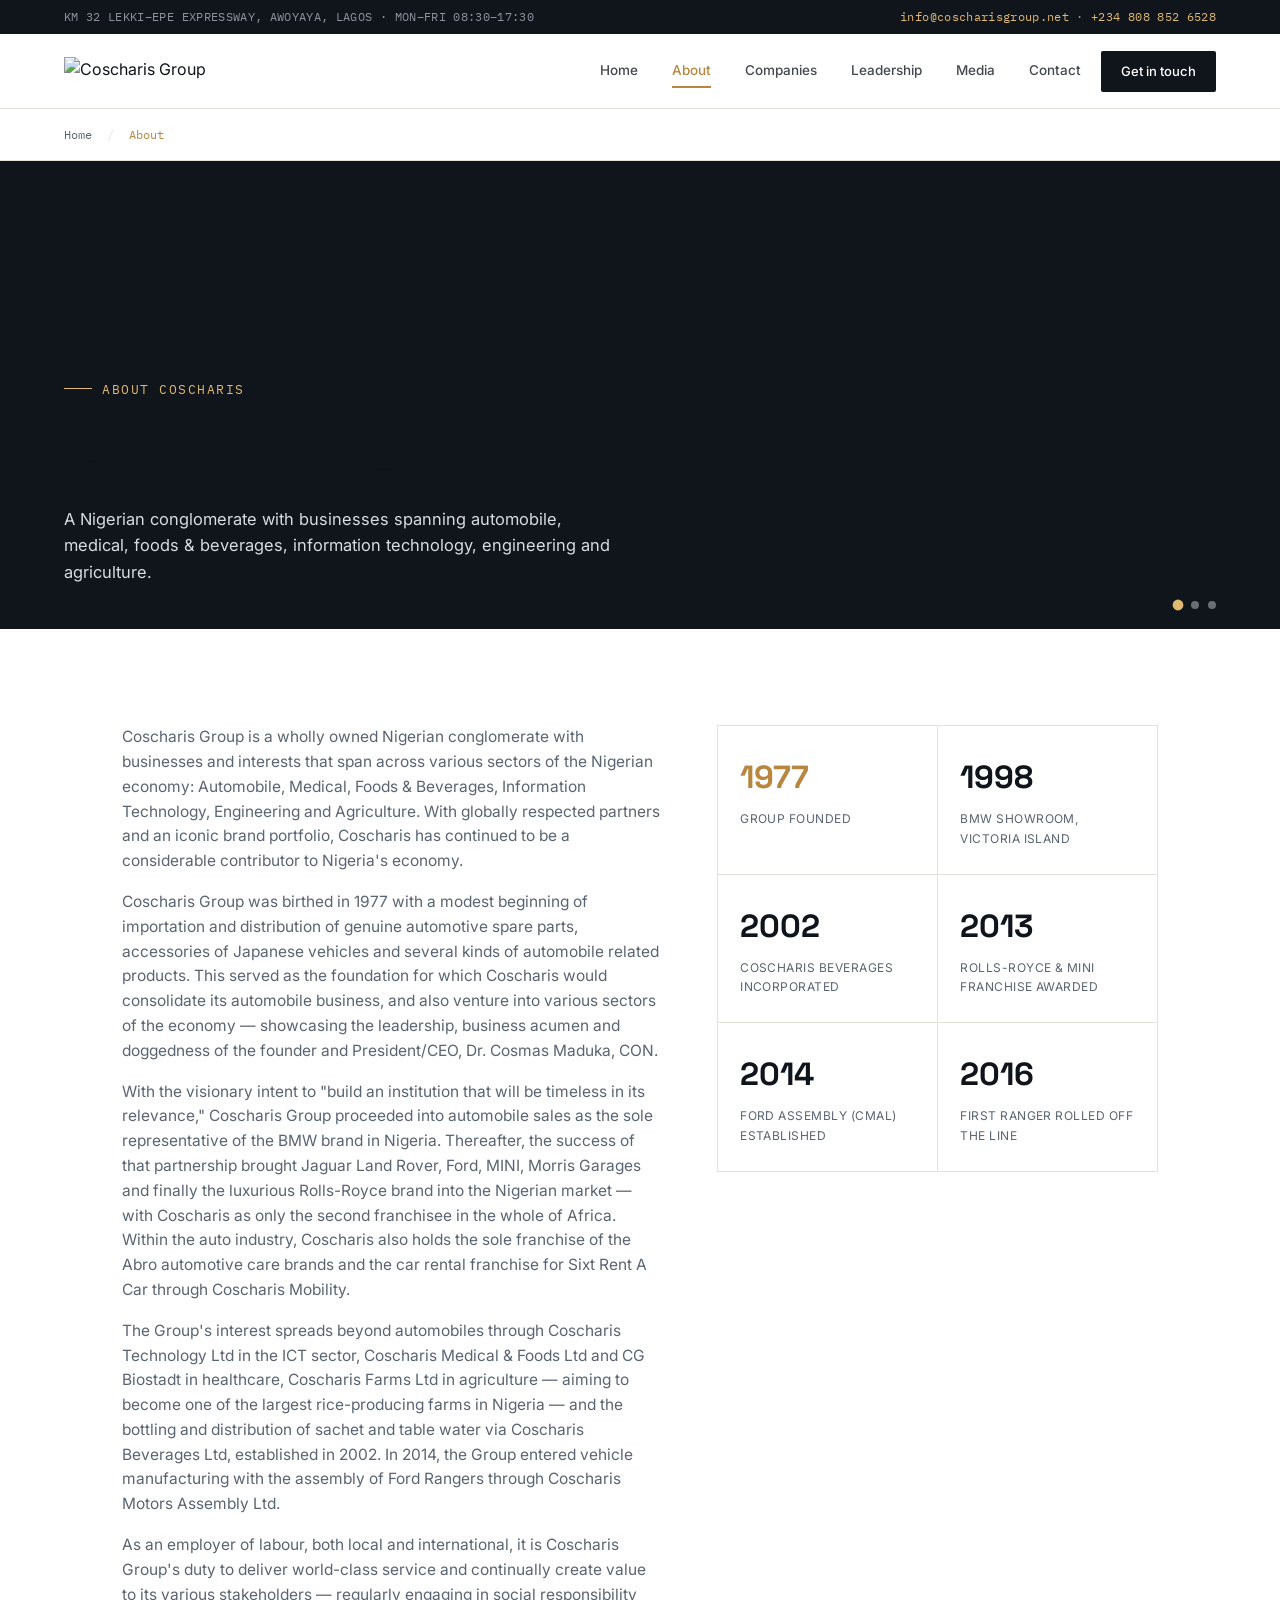
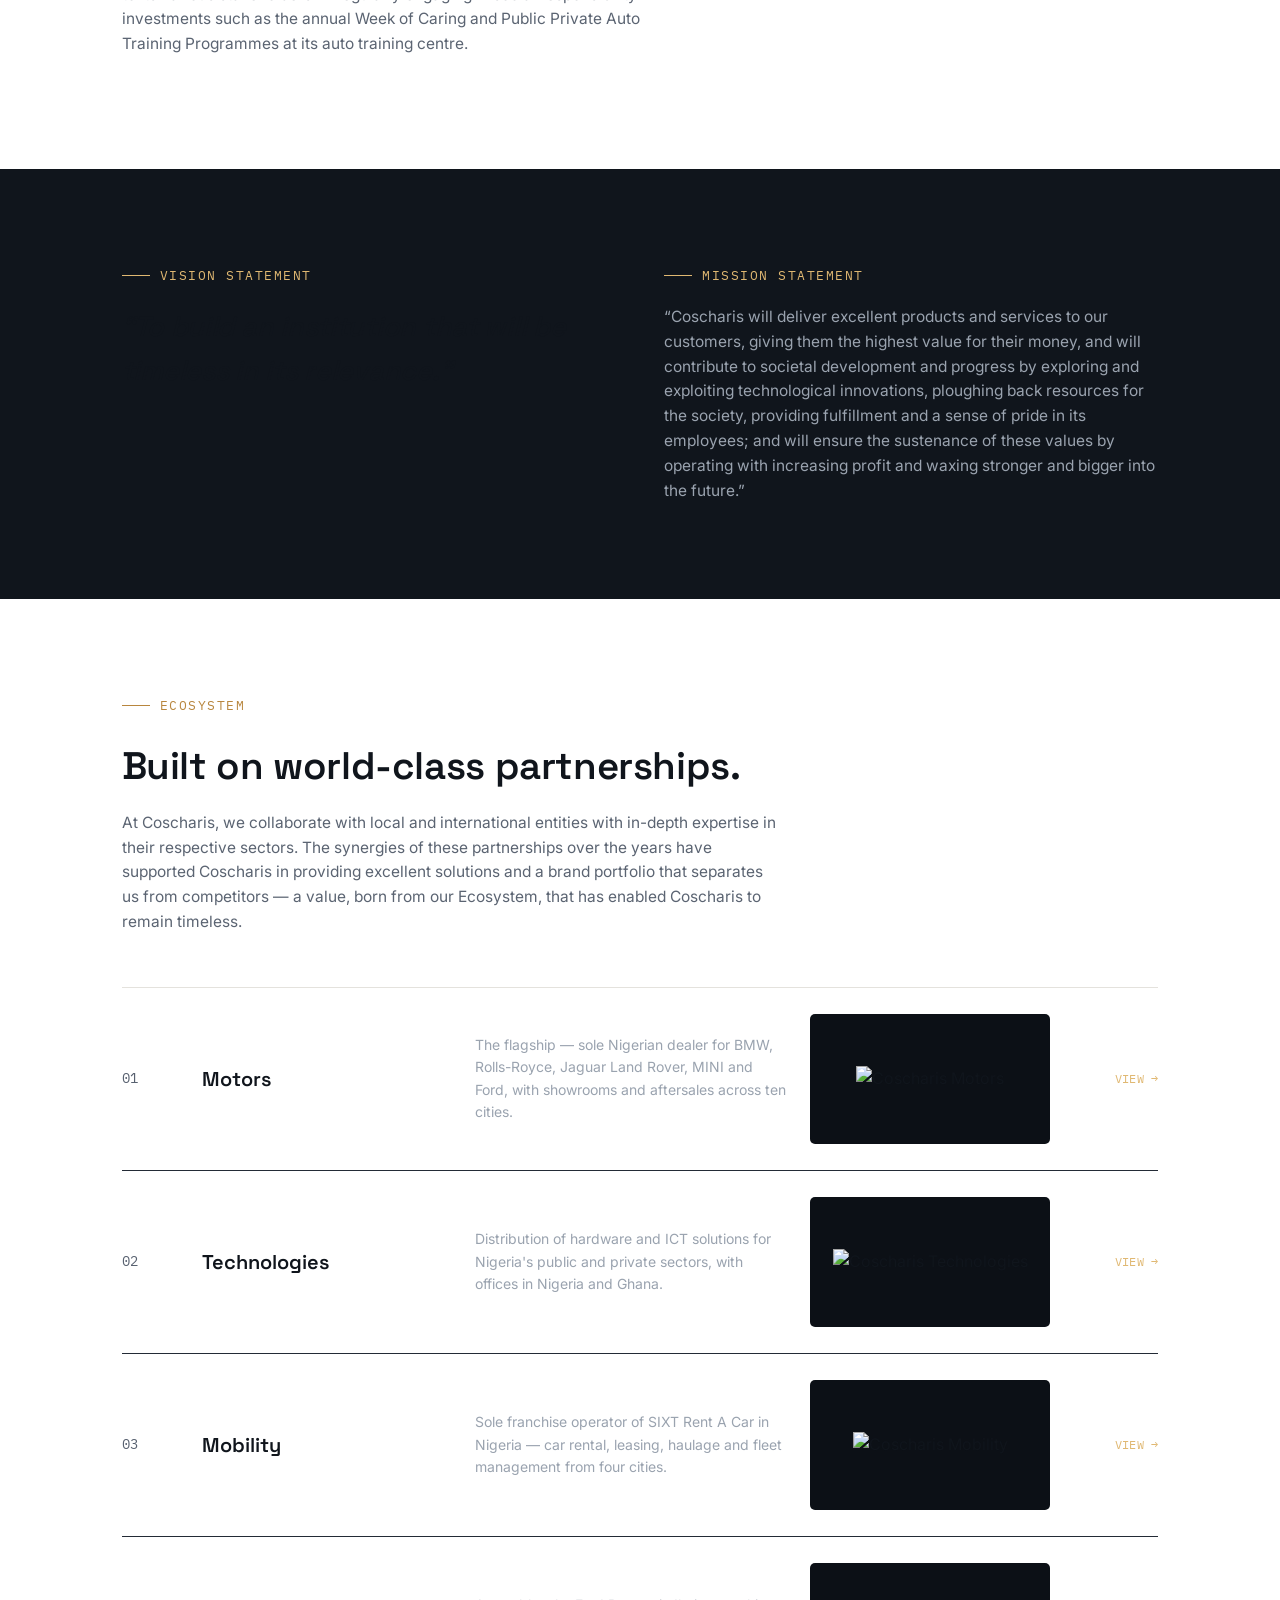
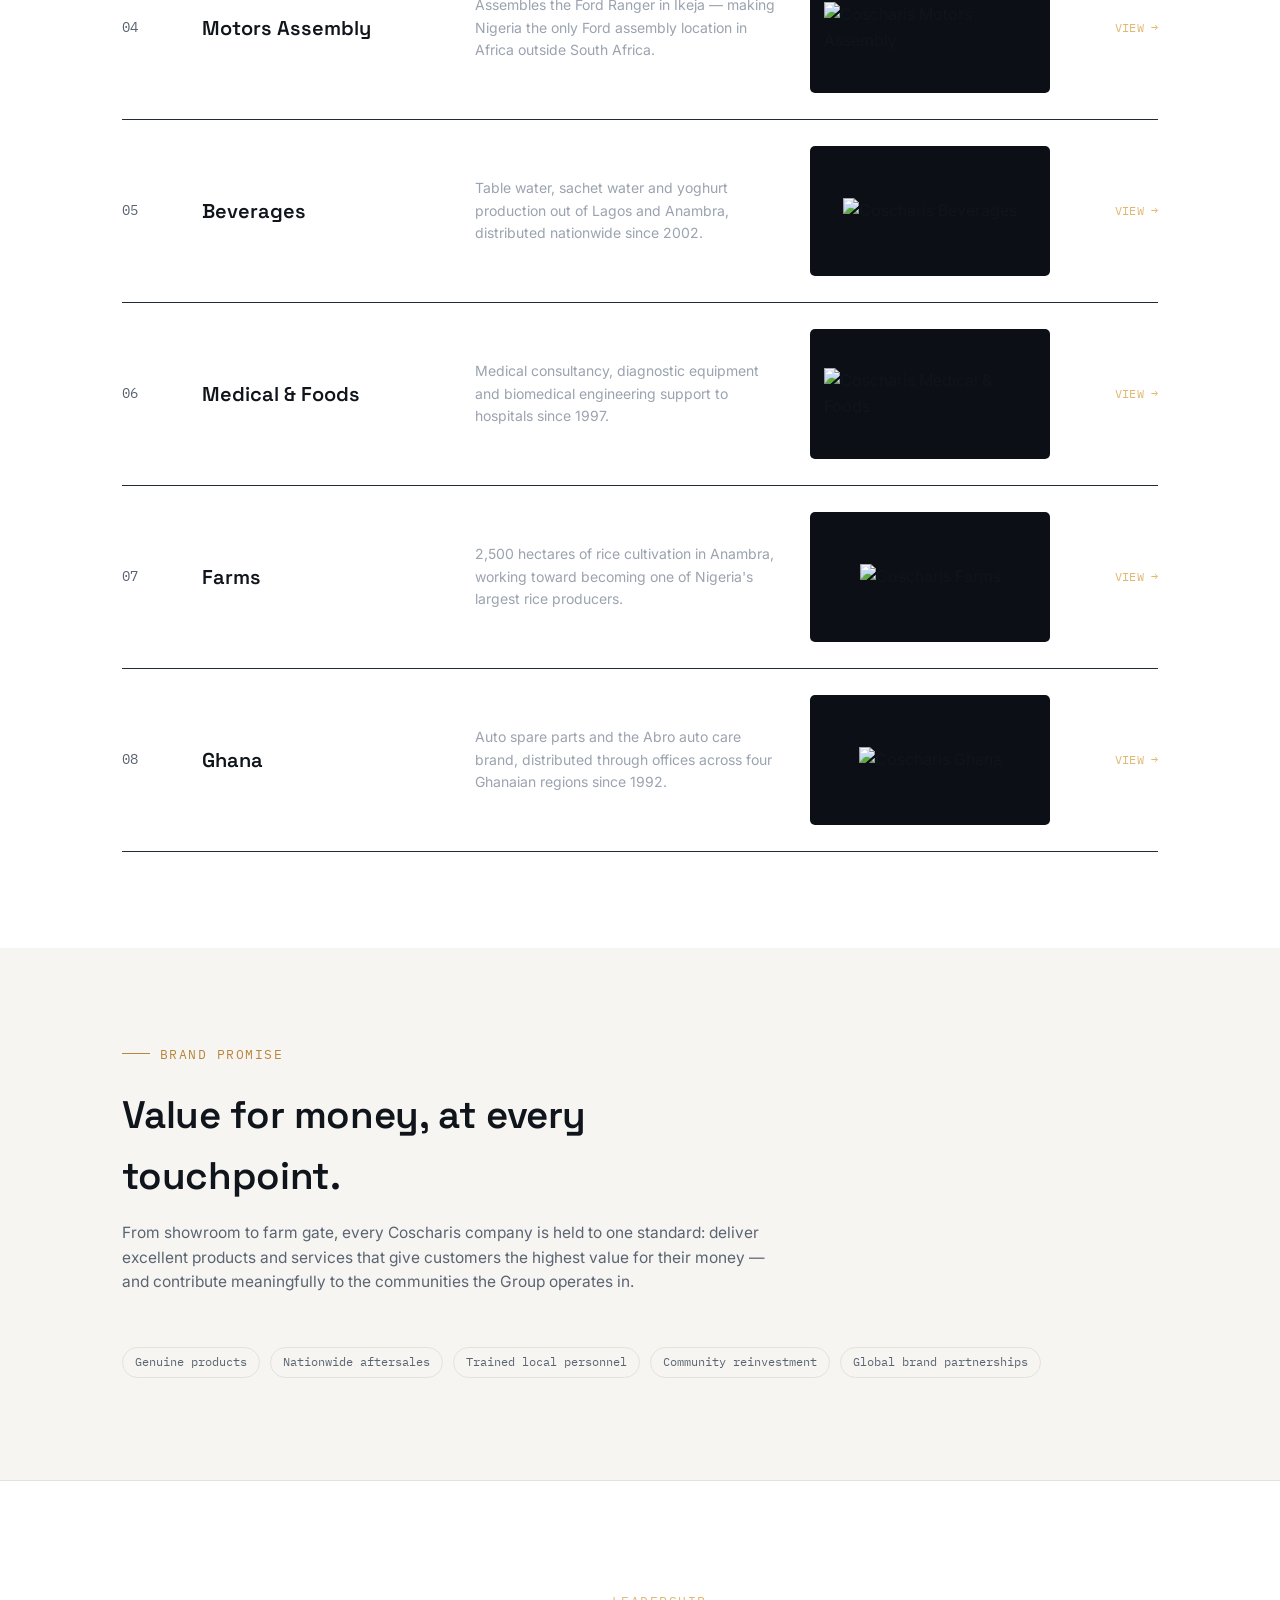
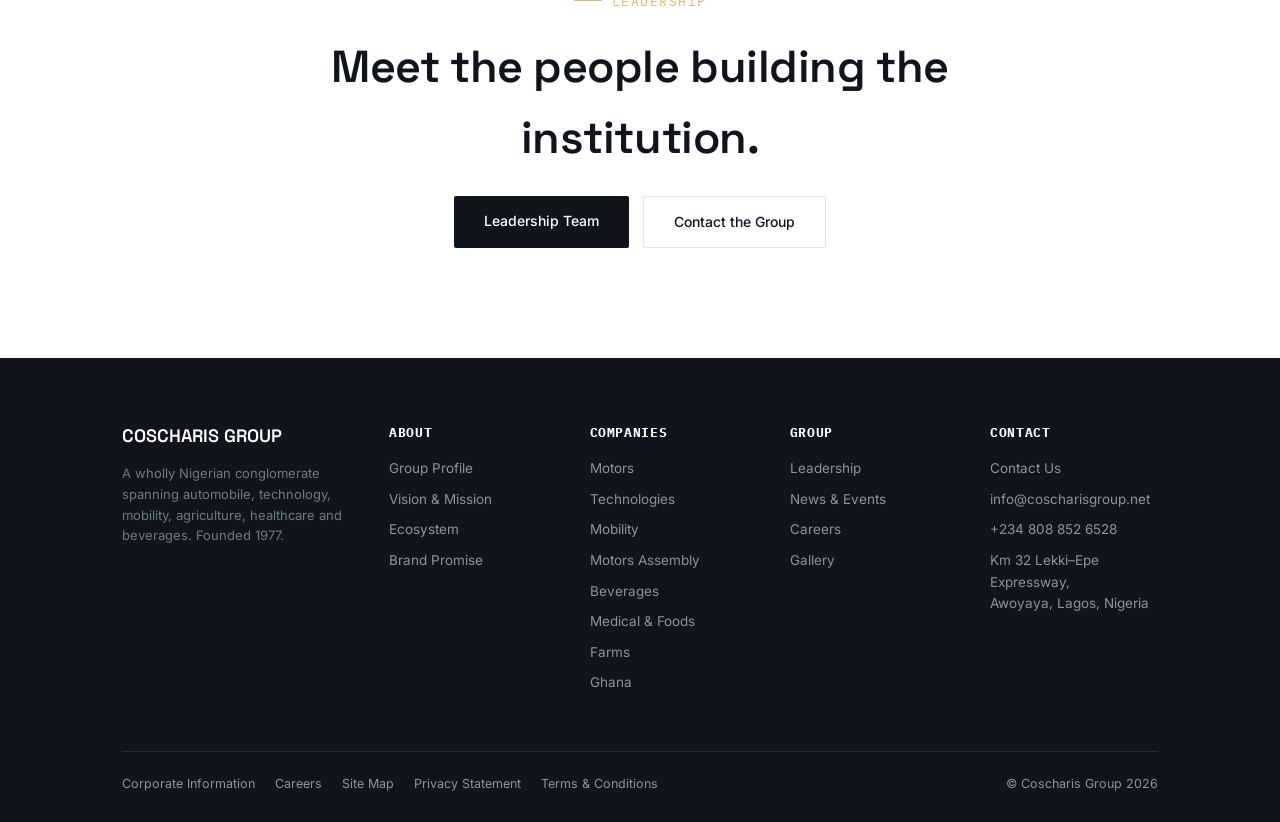
==== commit fefdae3b: "Update About page: rotating hero carousel, staggered animations" ====
--- a/about.html
+++ b/about.html
@@ -44,15 +44,18 @@
 </nav>
 
 <div class="breadcrumb"><a href="index.html">Home</a> <span class='sep'>/</span> <span class="current">About</span></div>
+
 <section class="subhero" style="padding:0;">
-  <div class="hero-bg" style="background-image:url('https://coscharisgroup.net/wp-content/themes/coscharis1/images/CG-SON.jpg');"></div>
+  <div class="hero-slides"><div class="hero-slide active" style="background-image:url('https://coscharisgroup.net/wp-content/themes/coscharis1/images/CG-SON.jpg');"></div><div class="hero-slide" style="background-image:url('https://coscharisgroup.net/wp-content/themes/coscharis1/images/2.jpg');"></div><div class="hero-slide" style="background-image:url('https://coscharisgroup.net/wp-content/themes/coscharis1/images/33.jpg');"></div></div>
   <div class="hero-scrim"></div>
   <div class="hero-content">
     <div class="eyebrow">About Coscharis</div>
     <h1>Group Profile</h1>
     <p>A Nigerian conglomerate with businesses spanning automobile, medical, foods &amp; beverages, information technology, engineering and agriculture.</p>
   </div>
-</section>
+  <div class="hero-dots"><span class="hero-dot active"></span><span class="hero-dot"></span><span class="hero-dot"></span></div>
+</section>
+
 
 <section id="profile">
   <div class="wrap">
@@ -64,7 +67,7 @@
         <p>The Group's interest spreads beyond automobiles through Coscharis Technology Ltd in the ICT sector, Coscharis Medical &amp; Foods Ltd and CG Biostadt in healthcare, Coscharis Farms Ltd in agriculture &mdash; aiming to become one of the largest rice-producing farms in Nigeria &mdash; and the bottling and distribution of sachet and table water via Coscharis Beverages Ltd, established in 2002. In 2014, the Group entered vehicle manufacturing with the assembly of Ford Rangers through Coscharis Motors Assembly Ltd.</p>
         <p>As an employer of labour, both local and international, it is Coscharis Group's duty to deliver world-class service and continually create value to its various stakeholders &mdash; regularly engaging in social responsibility investments such as the annual Week of Caring and Public Private Auto Training Programmes at its auto training centre.</p>
       </div>
-      <div class="stat-grid reveal" style="grid-template-columns:1fr 1fr;">
+      <div class="stat-grid reveal stagger" style="grid-template-columns:1fr 1fr;">
         <div class="stat-cell"><div class="num"><span>1977</span></div><div class="label">Group founded</div></div>
         <div class="stat-cell"><div class="num">1998</div><div class="label">BMW showroom, Victoria Island</div></div>
         <div class="stat-cell"><div class="num">2002</div><div class="label">Coscharis Beverages incorporated</div></div>
@@ -96,7 +99,7 @@
       <h2>Built on world-class partnerships.</h2>
       <p>At Coscharis, we collaborate with local and international entities with in-depth expertise in their respective sectors. The synergies of these partnerships over the years have supported Coscharis in providing excellent solutions and a brand portfolio that separates us from competitors &mdash; a value, born from our Ecosystem, that has enabled Coscharis to remain timeless.</p>
     </div>
-    <div class="index-list" style="border-color:var(--hair);">
+    <div class="index-list stagger" style="border-color:var(--hair);">
       
     <a class="index-row reveal" href="motors.html" style="display:grid; text-decoration:none;">
       <div class="index-num">01</div>
--- a/css/style.css
+++ b/css/style.css
@@ -1,3 +1,9 @@
+/* =========================================================
+   Coscharis Group — Site Stylesheet
+   Palette: ink / paper / steel / brass (industrial + automotive)
+   Type: Space Grotesk (display) / Inter (body) / IBM Plex Mono (data)
+   ========================================================= */
+
 :root{
   --ink:#10151c;
   --ink-2:#1c2531;
@@ -62,8 +68,15 @@
   display:block; padding:10px 14px;
   font-size:13.5px; font-weight:500; opacity:0.78;
   transition:opacity .2s, color .2s;
+  position:relative;
 }
 .nav-item > a:hover, .nav-item.active > a{opacity:1; color:var(--brass);}
+.nav-item > a::after{
+  content:""; position:absolute; left:14px; right:14px; bottom:4px; height:1.5px;
+  background:var(--brass); transform:scaleX(0); transform-origin:left;
+  transition:transform .28s cubic-bezier(.16,.84,.44,1);
+}
+.nav-item > a:hover::after, .nav-item.active > a::after{ transform:scaleX(1); }
 .dropdown{
   position:absolute; top:100%; left:0;
   background:var(--paper);
@@ -113,17 +126,29 @@
 .breadcrumb .sep{margin:0 8px; color:var(--hair);}
 .breadcrumb .current{color:var(--brass);}
 
-/* ---------- Hero (home, full) ---------- */
-.hero{ position:relative; min-height:90vh; display:flex; align-items:flex-end; overflow:hidden; }
-.hero-bg{ position:absolute; inset:0; background-size:cover; background-position:center; animation:kenburns 18s ease-in-out infinite alternate; }
-@keyframes kenburns{ from{transform:scale(1);} to{transform:scale(1.08);} }
-.hero-scrim{ position:absolute; inset:0; background:linear-gradient(180deg, rgba(16,21,28,0.28) 0%, rgba(16,21,28,0.35) 45%, rgba(16,21,28,0.94) 100%); }
+/* ---------- Hero (home, full) — multi-image crossfade carousel ---------- */
+.hero{ position:relative; min-height:90vh; display:flex; align-items:flex-end; overflow:hidden; background:var(--ink); }
+.hero-slides{ position:absolute; inset:0; }
+.hero-slide{
+  position:absolute; inset:0;
+  background-size:cover; background-position:center;
+  opacity:0; transform:scale(1.04);
+  transition:opacity 1.4s ease;
+  animation:kenburns 20s ease-in-out infinite alternate;
+}
+.hero-slide.active{ opacity:1; z-index:1; }
+@keyframes kenburns{ from{transform:scale(1);} to{transform:scale(1.1);} }
+.hero-scrim{ position:absolute; inset:0; z-index:1; background:linear-gradient(180deg, rgba(16,21,28,0.28) 0%, rgba(16,21,28,0.35) 45%, rgba(16,21,28,0.94) 100%); }
 .hero-content{ position:relative; z-index:2; padding:0 5% 60px; max-width:920px; color:#fff; }
+.hero-dots{ position:absolute; z-index:3; bottom:26px; right:5%; display:flex; gap:9px; }
+.hero-dot{ width:8px; height:8px; border-radius:50%; background:rgba(255,255,255,0.38); transition:background .3s, transform .3s; cursor:pointer; }
+.hero-dot.active{ background:var(--brass-light); transform:scale(1.35); }
 
 /* ---------- Hero (subpage, shorter) ---------- */
-.subhero{ position:relative; min-height:56vh; display:flex; align-items:flex-end; overflow:hidden; }
-.subhero .hero-bg{animation-duration:22s;}
-.subhero .hero-content{padding-bottom:48px;}
+.subhero{ position:relative; min-height:52vh; display:flex; align-items:flex-end; overflow:hidden; background:var(--ink); }
+.subhero .hero-slide{ animation-duration:24s; }
+.subhero .hero-content{ padding-bottom:44px; }
+.subhero .hero-dots{ bottom:20px; }
 
 .eyebrow{
   font-family:'IBM Plex Mono', monospace; font-size:12.5px; letter-spacing:0.12em;
@@ -171,17 +196,23 @@
 
 /* ---------- Ecosystem index rows ---------- */
 .index-list{border-top:1px solid #232b36;}
-.index-row{ display:grid; grid-template-columns:64px 1fr 1.3fr 150px 90px; align-items:center; gap:22px; padding:24px 0; border-bottom:1px solid #232b36; transition:background .22s;}
-.index-row:hover{background:#161d26;}
+.index-row{ display:grid; grid-template-columns:56px 1fr 1.25fr 240px 84px; align-items:center; gap:24px; padding:26px 0; border-bottom:1px solid #232b36; transition:background .25s, transform .25s;}
+.index-row:hover{background:#161d26; transform:translateX(4px);}
 .index-num{font-family:'IBM Plex Mono',monospace; color:#586170; font-size:13.5px;}
 .index-name{font-family:'Space Grotesk',sans-serif; font-size:1.25rem; font-weight:600;}
 .index-desc{color:#9aa3af; font-size:14px; line-height:1.6;}
-.index-thumb{width:150px; height:84px; border-radius:3px; overflow:hidden; background:#1c2531;}
-.index-thumb img{width:100%; height:100%; object-fit:cover; filter:grayscale(15%);}
-.index-go{font-family:'IBM Plex Mono',monospace; font-size:12px; color:var(--brass-light); text-align:right;}
-@media (max-width:820px){
-  .index-row{grid-template-columns:1fr; row-gap:10px;}
-  .index-thumb{width:100%; height:150px;}
+.index-thumb{
+  width:240px; height:130px; border-radius:5px; overflow:hidden;
+  background:#0c1016; display:flex; align-items:center; justify-content:center; padding:14px;
+  transition:transform .35s ease;
+}
+.index-row:hover .index-thumb{ transform:scale(1.03); }
+.index-thumb img{max-width:100%; max-height:100%; width:auto; height:auto; object-fit:contain; filter:none;}
+.index-go{font-family:'IBM Plex Mono',monospace; font-size:12px; color:var(--brass-light); text-align:right; white-space:nowrap;}
+@media (max-width:900px){
+  .index-row{grid-template-columns:1fr; row-gap:12px;}
+  .index-row:hover{transform:none;}
+  .index-thumb{width:100%; height:190px;}
   .index-go{text-align:left;}
 }
 
@@ -190,27 +221,63 @@
 .content-grid p{color:var(--steel); margin-bottom:16px; font-size:15.5px;}
 @media (max-width:900px){ .content-grid{grid-template-columns:1fr;} }
 
-/* ---------- Brand / partner logo grid ---------- */
-.brand-grid{ display:grid; grid-template-columns:repeat(auto-fit, minmax(140px,1fr)); gap:1px; background:var(--hair); border:1px solid var(--hair);}
-.brand-cell{ background:#fff; display:flex; align-items:center; justify-content:center; padding:26px 20px; height:110px;}
-.brand-cell img{max-height:52px; max-width:100%; object-fit:contain; filter:grayscale(20%); opacity:0.85; transition:opacity .2s, filter .2s;}
-.brand-cell:hover img{opacity:1; filter:grayscale(0);}
+/* ---------- Brand / partner logo marquee (big, full-bleed, auto-sliding) ---------- */
+.brand-marquee{
+  width:100%; overflow:hidden; position:relative;
+  padding:36px 0; margin-top:8px;
+}
+.brand-marquee::before, .brand-marquee::after{
+  content:""; position:absolute; top:0; bottom:0; width:120px; z-index:2; pointer-events:none;
+}
+.brand-marquee::before{ left:0; background:linear-gradient(90deg, var(--cloud), rgba(246,245,242,0)); }
+.brand-marquee::after{ right:0; background:linear-gradient(270deg, var(--cloud), rgba(246,245,242,0)); }
+.bg-ink .brand-marquee::before{ background:linear-gradient(90deg, var(--ink), rgba(16,21,28,0)); }
+.bg-ink .brand-marquee::after{ background:linear-gradient(270deg, var(--ink), rgba(16,21,28,0)); }
+.brand-track{
+  display:flex; width:max-content;
+  animation:marquee-scroll 32s linear infinite;
+}
+.brand-track:hover{ animation-play-state:paused; }
+@keyframes marquee-scroll{ from{transform:translateX(0);} to{transform:translateX(-50%);} }
+.brand-cell{
+  flex:0 0 auto; width:230px; height:180px; margin:0 10px;
+  background:#fff; border:1px solid var(--hair); border-radius:8px;
+  display:flex; align-items:center; justify-content:center; padding:34px 40px;
+  transition:transform .3s ease, box-shadow .3s ease;
+}
+.brand-cell:hover{ transform:translateY(-4px); box-shadow:0 18px 34px rgba(16,21,28,0.1); }
+.brand-cell img{max-width:100%; max-height:100%; width:auto; height:auto; object-fit:contain; filter:grayscale(15%); opacity:0.88; transition:opacity .25s, filter .25s, transform .35s;}
+.brand-cell:hover img{opacity:1; filter:grayscale(0); transform:scale(1.07);}
+
+/* static (non-marquee) variant for subsidiaries with 3 or fewer brand logos */
+.brand-grid-static{ display:flex; justify-content:center; flex-wrap:wrap; gap:26px; padding:8px 5% 6px; }
+.brand-grid-static .brand-cell{ width:260px; height:200px; margin:0; }
+
+@media (max-width:700px){
+  .brand-cell{ width:160px; height:130px; padding:20px 22px; margin:0 6px; }
+  .brand-track{ animation-duration:20s; }
+  .brand-marquee::before, .brand-marquee::after{ width:50px; }
+  .brand-grid-static .brand-cell{ width:170px; height:140px; }
+}
 
 /* ---------- Product grid ---------- */
 .product-grid{display:grid; grid-template-columns:repeat(auto-fit, minmax(200px,1fr)); gap:22px;}
-.product-card{border:1px solid var(--hair); border-radius:4px; overflow:hidden; transition:box-shadow .2s, transform .2s;}
-.product-card:hover{box-shadow:0 16px 34px rgba(16,21,28,0.1); transform:translateY(-3px);}
+.product-card{border:1px solid var(--hair); border-radius:4px; overflow:hidden; transition:box-shadow .3s, transform .3s;}
+.product-card:hover{box-shadow:0 18px 38px rgba(16,21,28,0.12); transform:translateY(-4px);}
 .product-card .p-img{height:170px; overflow:hidden; background:var(--cloud);}
-.product-card .p-img img{width:100%; height:100%; object-fit:cover;}
+.product-card .p-img img{width:100%; height:100%; object-fit:cover; transition:transform .5s cubic-bezier(.16,.84,.44,1);}
+.product-card:hover .p-img img{transform:scale(1.08);}
 .product-card .p-body{padding:16px 18px;}
 .product-card .p-body h4{font-size:14.5px; font-weight:600;}
 .product-card .p-body span{font-size:12px; color:var(--steel); font-family:'IBM Plex Mono',monospace;}
 
 /* ---------- Team / leadership cards ---------- */
 .team-grid{display:grid; grid-template-columns:repeat(auto-fit, minmax(220px,1fr)); gap:26px;}
-.team-card{border:1px solid var(--hair); border-radius:4px; overflow:hidden;}
+.team-card{border:1px solid var(--hair); border-radius:4px; overflow:hidden; transition:box-shadow .3s, transform .3s;}
+.team-card:hover{box-shadow:0 18px 38px rgba(16,21,28,0.1); transform:translateY(-4px);}
 .team-card .t-img{height:230px; overflow:hidden; background:var(--cloud);}
-.team-card .t-img img{width:100%; height:100%; object-fit:cover; filter:grayscale(10%);}
+.team-card .t-img img{width:100%; height:100%; object-fit:cover; filter:grayscale(10%); transition:transform .5s cubic-bezier(.16,.84,.44,1);}
+.team-card:hover .t-img img{transform:scale(1.07);}
 .team-card .t-body{padding:16px 18px 20px;}
 .team-card h4{font-size:16px; font-weight:600; margin-bottom:3px;}
 .team-card .role{font-size:12.5px; color:var(--brass); font-weight:500; margin-bottom:10px;}
@@ -236,7 +303,8 @@
 
 /* ---------- Location cards (contact) ---------- */
 .loc-grid{display:grid; grid-template-columns:repeat(auto-fit, minmax(280px,1fr)); gap:1px; background:var(--hair); border:1px solid var(--hair);}
-.loc-card{background:#fff; padding:26px 24px;}
+.loc-card{background:#fff; padding:26px 24px; transition:background .25s;}
+.loc-card:hover{background:var(--cloud);}
 .loc-card h4{font-size:15px; font-weight:600; margin-bottom:10px; color:var(--brass);}
 .loc-card p{font-size:14px; color:var(--steel); margin-bottom:4px; line-height:1.55;}
 .loc-card .tel{font-family:'IBM Plex Mono',monospace; font-size:13px; color:var(--ink); margin-top:8px; display:block;}
@@ -247,6 +315,7 @@
 /* ---------- Form ---------- */
 .form-grid{display:grid; grid-template-columns:1fr 1fr; gap:18px;}
 .form-grid .full{grid-column:1/-1;}
+@media (max-width:640px){ .form-grid{grid-template-columns:1fr;} }
 label{display:block; font-size:12.5px; font-family:'IBM Plex Mono',monospace; letter-spacing:0.03em; color:var(--steel); margin-bottom:8px; text-transform:uppercase;}
 input, select, textarea{
   width:100%; padding:13px 14px; border:1px solid var(--hair); border-radius:2px;
@@ -254,11 +323,11 @@
 }
 input:focus, select:focus, textarea:focus{outline:none; border-color:var(--brass);}
 textarea{resize:vertical; min-height:120px;}
-.btn-primary, .btn-ghost{ display:inline-block; padding:14px 30px; font-size:14px; font-weight:500; border-radius:2px; border:none; cursor:pointer; font-family:'Inter',sans-serif;}
+.btn-primary, .btn-ghost{ display:inline-block; padding:14px 30px; font-size:14px; font-weight:500; border-radius:2px; border:none; cursor:pointer; font-family:'Inter',sans-serif; transition:background .25s, color .25s, border-color .25s, transform .2s, box-shadow .25s;}
 .btn-primary{background:var(--ink); color:#fff;}
-.btn-primary:hover{background:var(--brass);}
+.btn-primary:hover{background:var(--brass); transform:translateY(-2px); box-shadow:0 10px 22px rgba(184,134,62,0.3);}
 .btn-ghost{border:1px solid var(--hair); color:var(--ink); background:transparent;}
-.btn-ghost:hover{border-color:var(--brass); color:var(--brass);}
+.btn-ghost:hover{border-color:var(--brass); color:var(--brass); transform:translateY(-2px);}
 
 /* ---------- CTA ---------- */
 .cta{text-align:center; padding:110px 5%; border-top:1px solid var(--hair);}
@@ -279,10 +348,48 @@
 @media (max-width:900px){ .footer-grid{grid-template-columns:1fr 1fr;} }
 
 /* ---------- Reveal on scroll ---------- */
-.reveal{opacity:0; transform:translateY(16px); transition:opacity .6s ease, transform .6s ease;}
-.reveal.in{opacity:1; transform:translateY(0);}
+.reveal{
+  opacity:0; transform:translateY(26px) scale(.98);
+  transition:opacity .8s cubic-bezier(.16,.84,.44,1), transform .8s cubic-bezier(.16,.84,.44,1);
+}
+.reveal.in{opacity:1; transform:translateY(0) scale(1);}
+
+/* Staggered reveal — apply .stagger to a grid/list container so its
+   direct children (or their .reveal wrapper) animate in sequence */
+.stagger > *:nth-child(1){transition-delay:0s;}
+.stagger > *:nth-child(2){transition-delay:.06s;}
+.stagger > *:nth-child(3){transition-delay:.12s;}
+.stagger > *:nth-child(4){transition-delay:.18s;}
+.stagger > *:nth-child(5){transition-delay:.24s;}
+.stagger > *:nth-child(6){transition-delay:.30s;}
+.stagger > *:nth-child(7){transition-delay:.36s;}
+.stagger > *:nth-child(8){transition-delay:.42s;}
+.stagger > *:nth-child(9){transition-delay:.48s;}
+.stagger > *:nth-child(10){transition-delay:.54s;}
+.stagger > *:nth-child(11){transition-delay:.60s;}
+.stagger > *:nth-child(12){transition-delay:.66s;}
+.stagger > *:nth-child(13){transition-delay:.72s;}
 
 /* ---------- Misc ---------- */
 .two-col{display:grid; grid-template-columns:1fr 1fr; gap:48px;}
 @media (max-width:820px){ .two-col{grid-template-columns:1fr;} }
 .pill{display:inline-block; font-family:'IBM Plex Mono',monospace; font-size:11.5px; padding:5px 12px; border:1px solid var(--hair); border-radius:20px; color:var(--steel); margin:0 6px 6px 0;}
+
+/* ---------- Extra responsive polish: tablet + small phone ---------- */
+@media (max-width:1024px){
+  .hero{min-height:78vh;}
+  .subhero{min-height:46vh;}
+  section{padding:76px 5%;}
+}
+@media (max-width:640px){
+  .hero{min-height:68vh;}
+  .subhero{min-height:40vh;}
+  section{padding:56px 5%;}
+  .cta{padding:72px 5%;}
+  .stat-grid{grid-template-columns:1fr 1fr;}
+  .leader-tag{font-size:10.5px; padding:8px 12px;}
+  .utility-bar{font-size:10.5px;}
+}
+@media (max-width:400px){
+  .stat-grid{grid-template-columns:1fr;}
+}
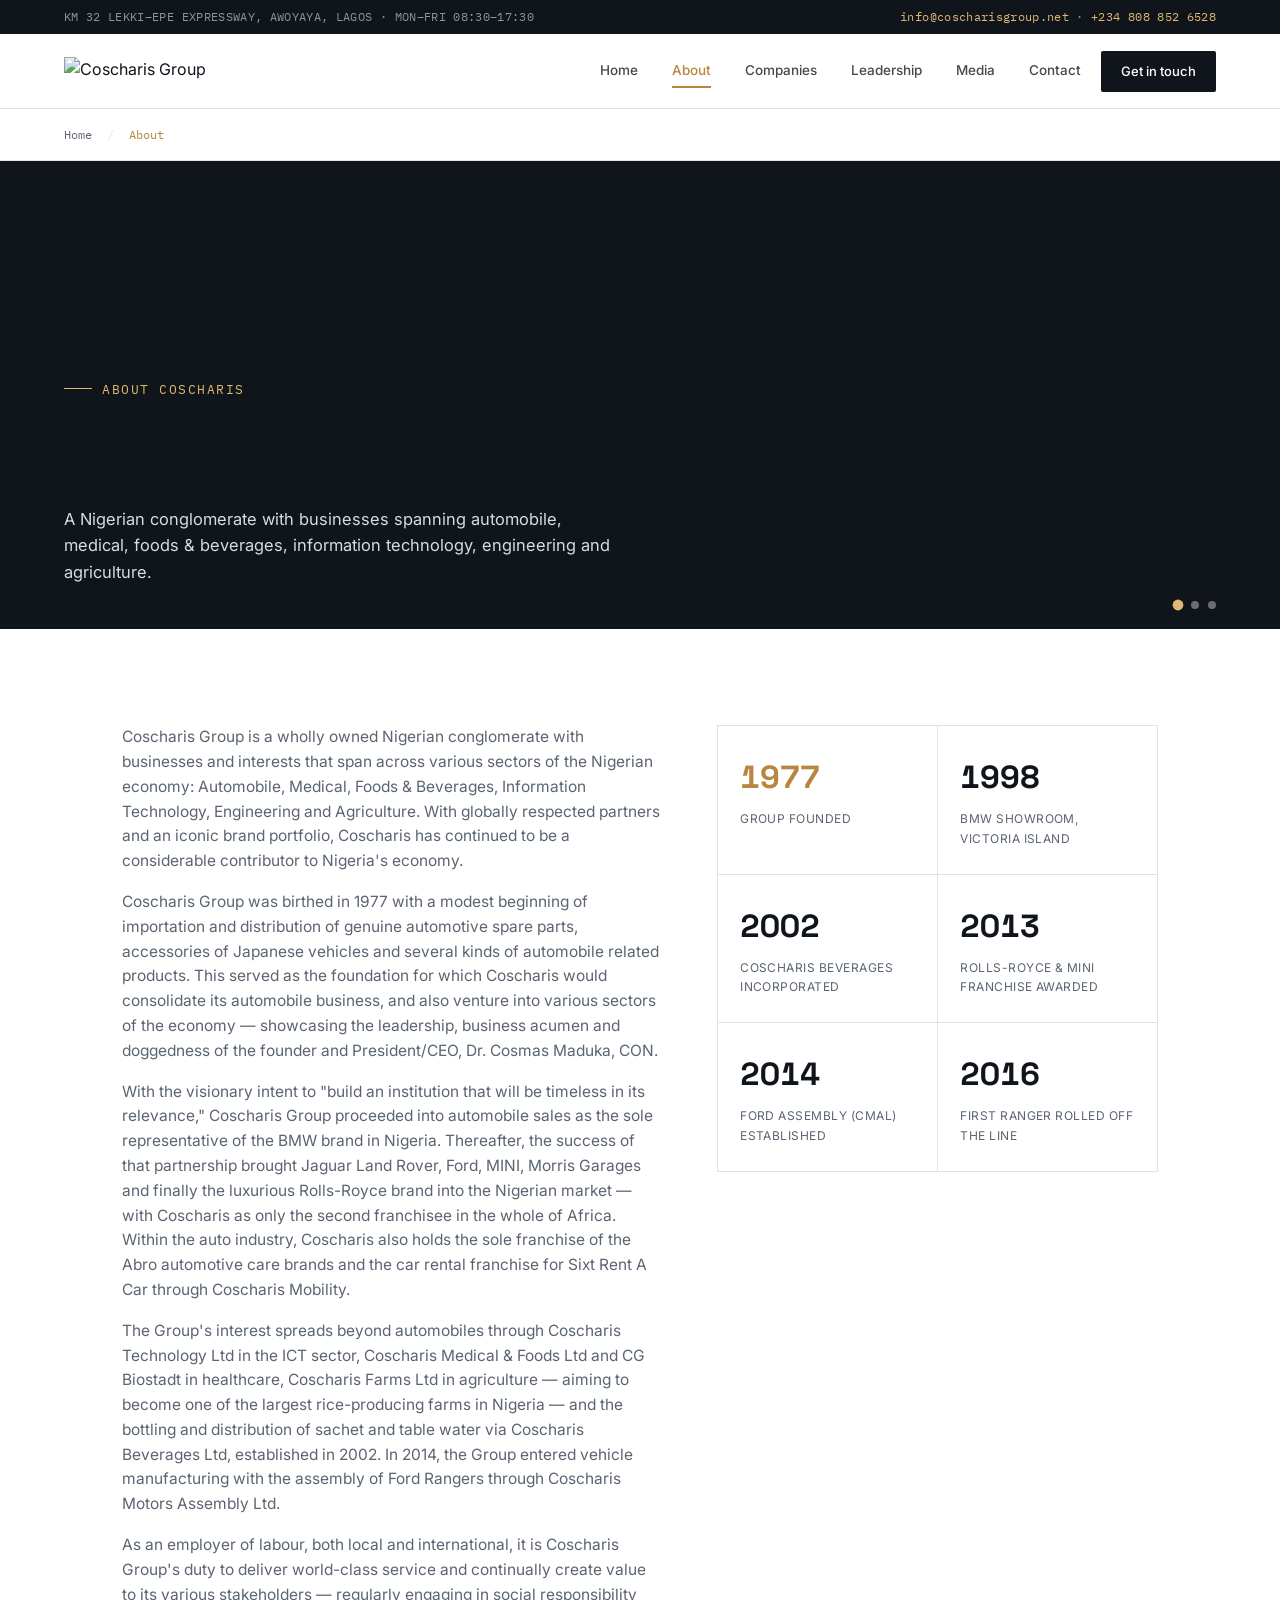
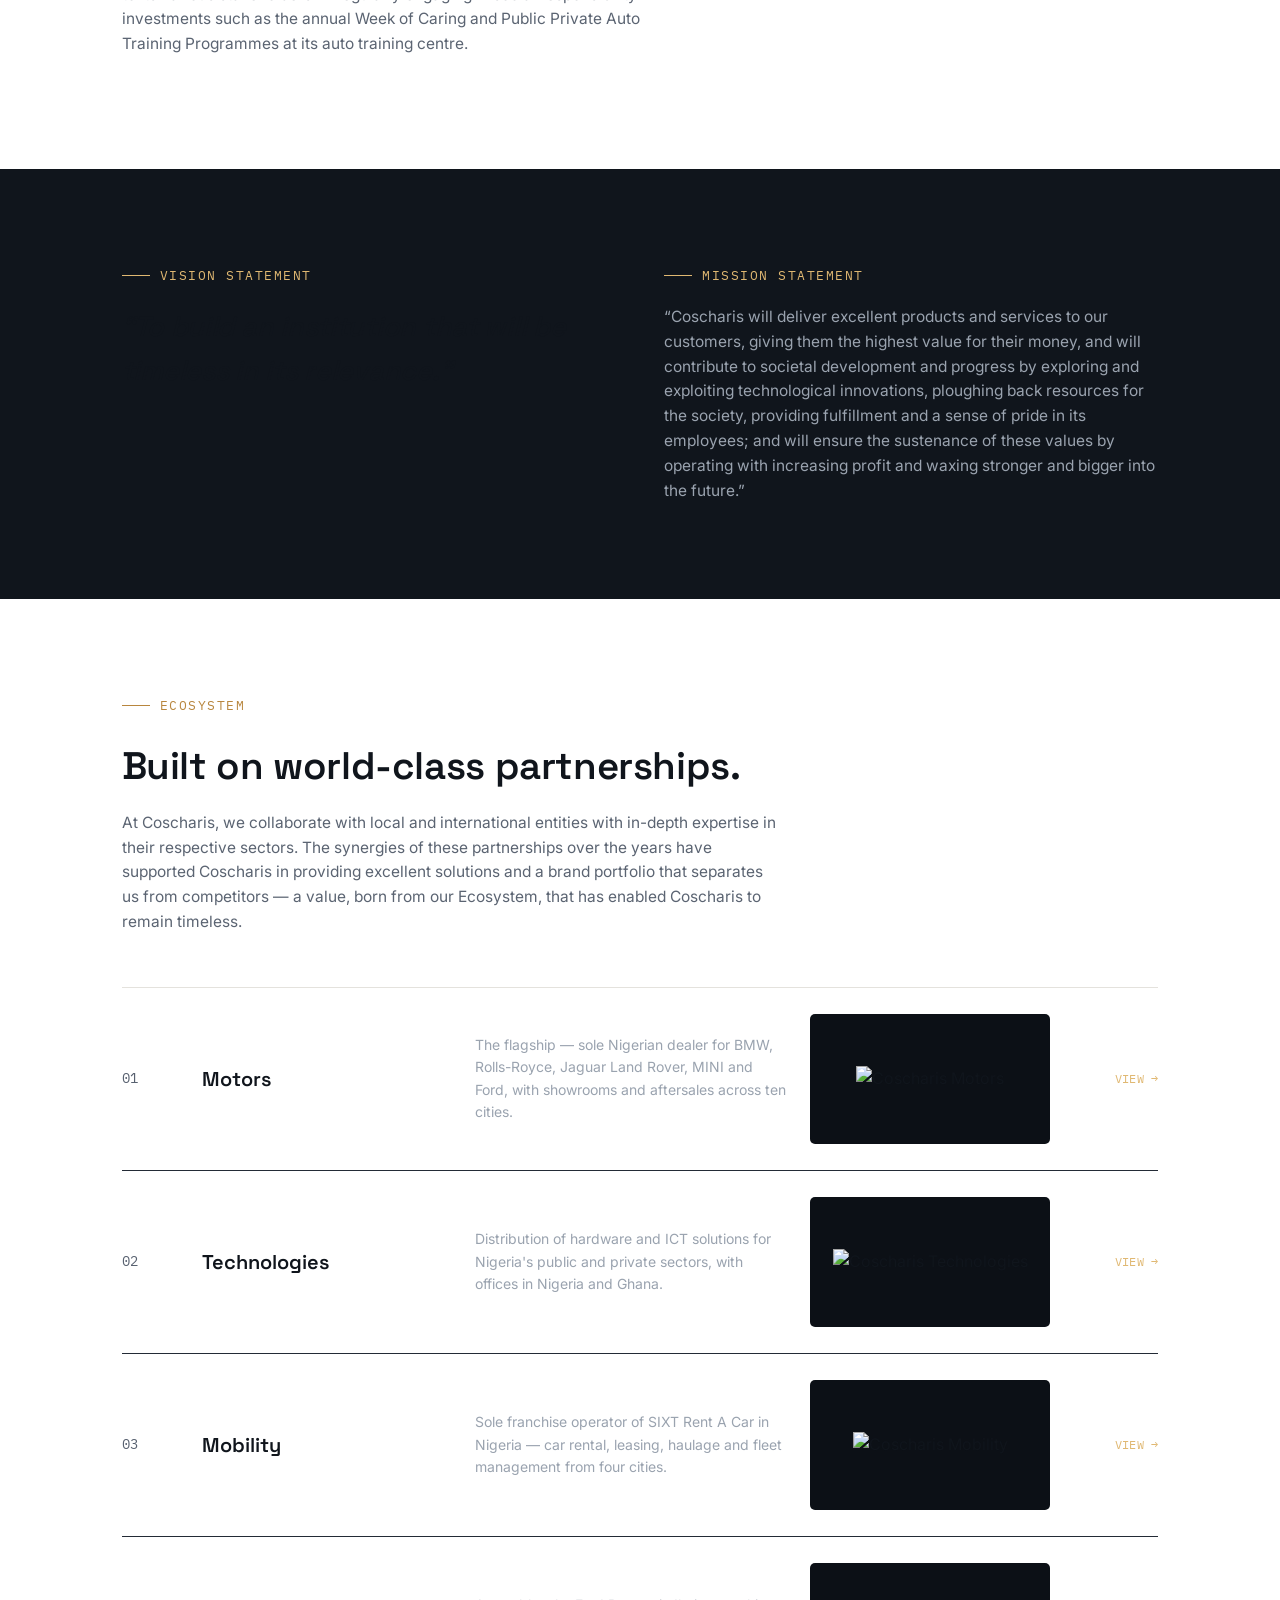
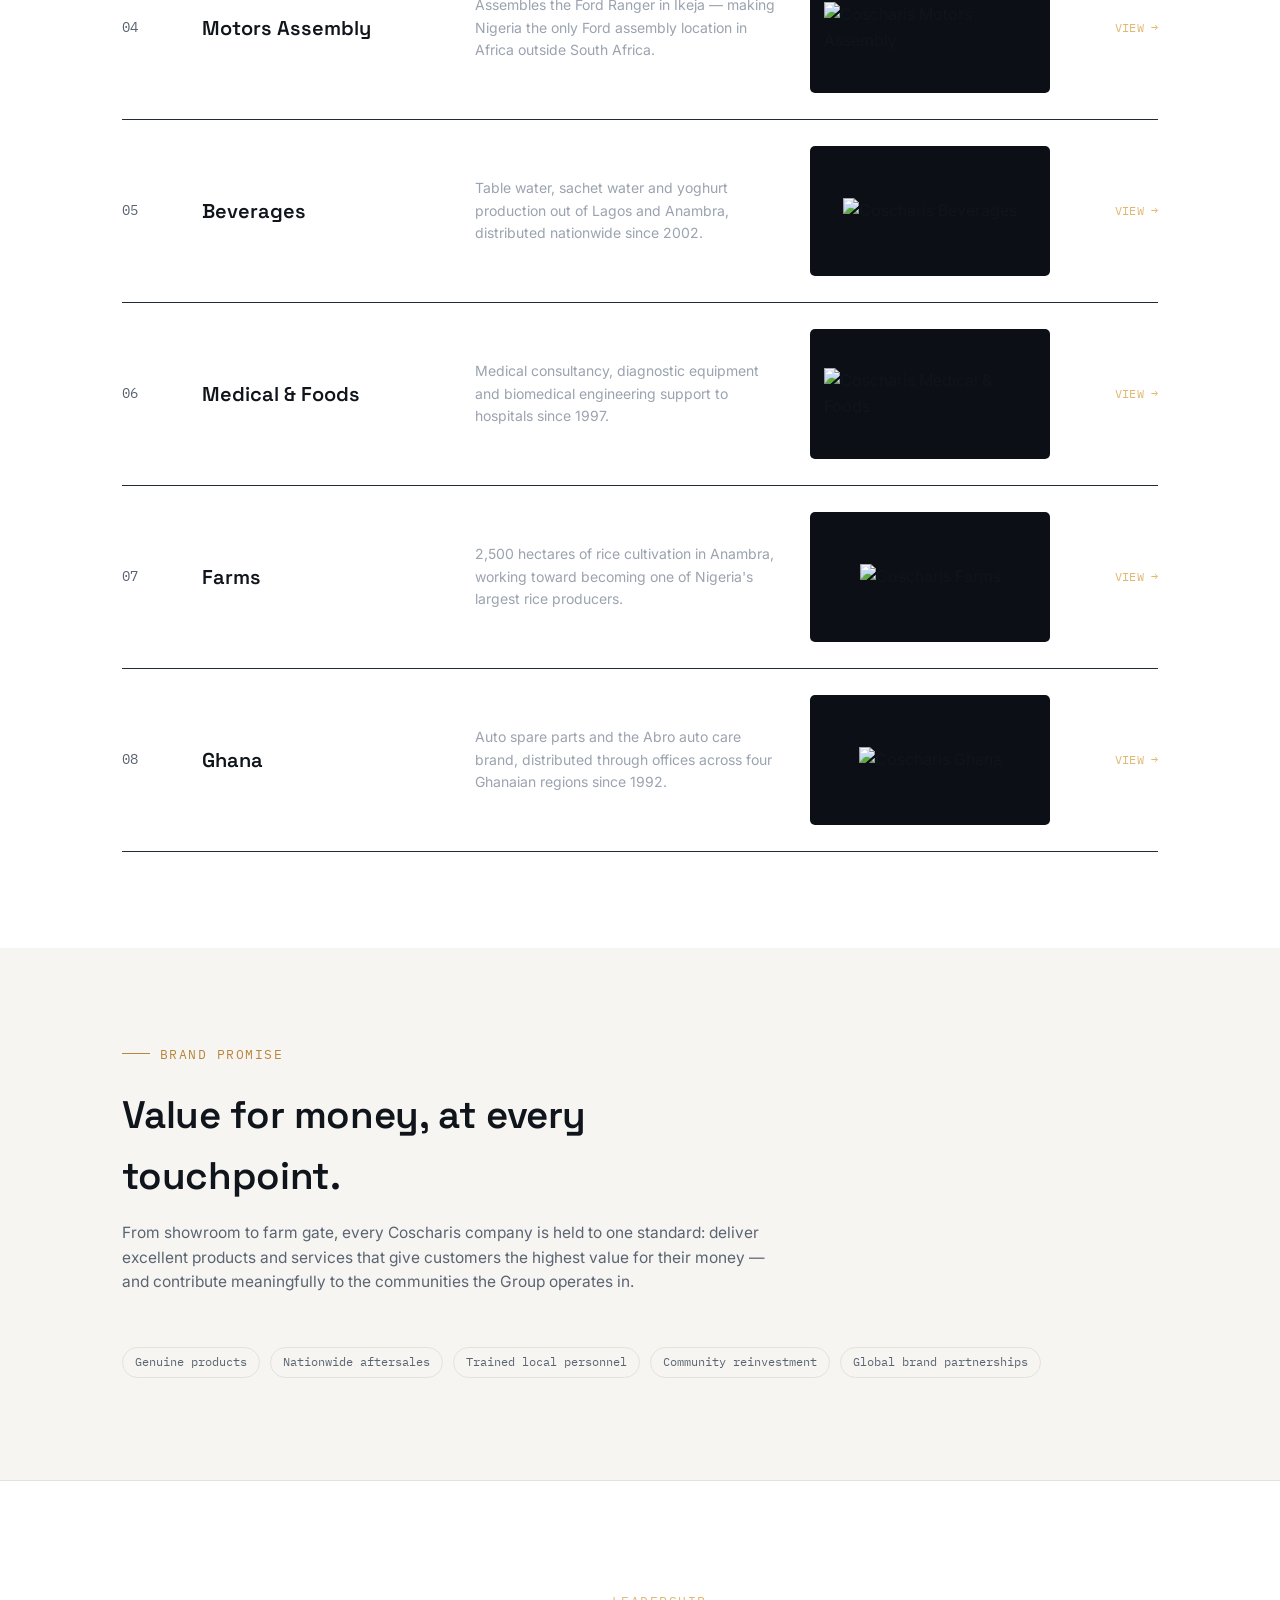
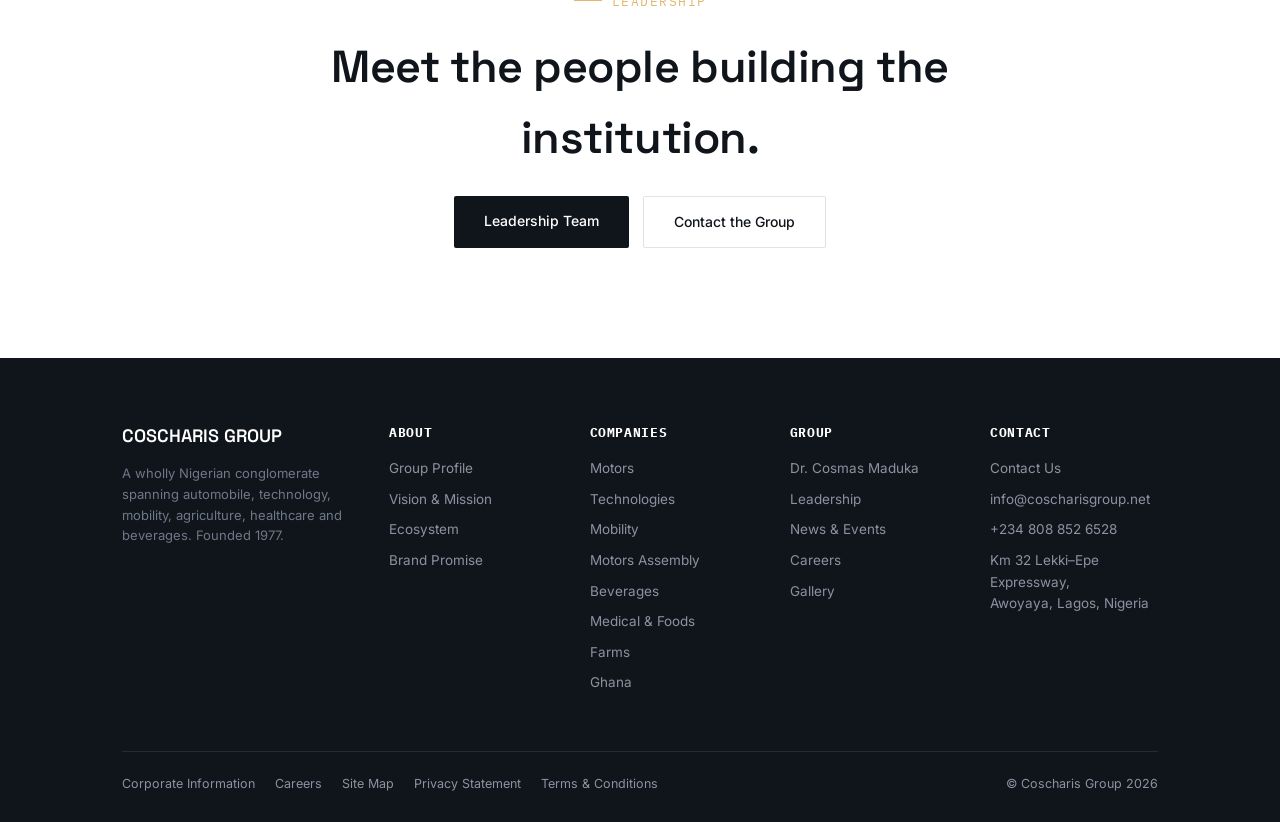
==== commit fe9b21a5: "Update About page: Leadership dropdown nav, CEO footer link" ====
--- a/about.html
+++ b/about.html
@@ -36,7 +36,10 @@
 <a href="farms.html"><span class="dd-num">07</span>Farms</a>
 <a href="ghana.html"><span class="dd-num">08</span>Ghana</a></div>
     </div>
-    <div class="nav-item"><a href="leadership.html">Leadership</a></div>
+    <div class="nav-item"><a href="leadership.html">Leadership</a>
+      <div class="dropdown"><a href="ceo.html">Dr. Cosmas Maduka</a>
+<a href="leadership.html#management">Executive Management</a></div>
+    </div>
     <div class="nav-item"><a href="media.html">Media</a></div>
     <div class="nav-item"><a href="contact.html">Contact</a></div>
     <a class="nav-cta" href="contact.html">Get in touch</a>
@@ -215,6 +218,7 @@
       <div>
         <h5>Group</h5>
         <ul>
+          <li><a href="ceo.html">Dr. Cosmas Maduka</a></li>
           <li><a href="leadership.html">Leadership</a></li>
           <li><a href="media.html">News &amp; Events</a></li>
           <li><a href="media.html#careers">Careers</a></li>
--- a/css/style.css
+++ b/css/style.css
@@ -98,8 +98,18 @@
 .nav-cta{
   background:var(--ink); color:#fff; padding:10px 20px; border-radius:2px;
   font-size:13px; font-weight:500; white-space:nowrap;
-}
-.nav-cta:hover{background:var(--brass);}
+  position:relative; overflow:hidden; isolation:isolate;
+  transition:background .25s, transform .15s ease, box-shadow .25s;
+}
+.nav-cta::before{
+  content:""; position:absolute; inset:0; z-index:0;
+  background:linear-gradient(115deg, transparent 20%, rgba(255,255,255,0.35) 40%, transparent 60%);
+  transform:translateX(-120%); transition:transform .7s ease;
+}
+.nav-cta:hover::before{ transform:translateX(120%); }
+.nav-cta > *{ position:relative; z-index:1; }
+.nav-cta:hover{background:var(--brass); transform:translateY(-1px); box-shadow:0 8px 18px rgba(184,134,62,0.28);}
+.nav-cta:active{ transform:translateY(0) scale(.96); }
 .nav-toggle{display:none; font-size:22px; background:none; border:none; cursor:pointer;}
 @media (max-width:960px){
   .nav-links{ position:fixed; top:64px; left:0; right:0; bottom:0;
@@ -188,7 +198,7 @@
 .stat-grid{display:grid; grid-template-columns:repeat(4,1fr); gap:1px; background:var(--hair); border:1px solid var(--hair);}
 .stat-cell{background:#fff; padding:26px 22px;}
 .bg-ink .stat-cell{background:var(--ink-2); border-color:#232b36;}
-.stat-cell .num{font-family:'Space Grotesk',sans-serif; font-size:2rem; font-weight:700;}
+.stat-cell .num{font-family:'Space Grotesk',sans-serif; font-size:2rem; font-weight:700; font-variant-numeric:tabular-nums;}
 .stat-cell .num span{color:var(--brass);}
 .stat-cell .label{font-size:12px; color:var(--steel); margin-top:6px; text-transform:uppercase; letter-spacing:0.04em;}
 .bg-ink .stat-cell .label{color:#8b93a0;}
@@ -296,7 +306,7 @@
 /* ---------- Press / news list ---------- */
 .press-list{border-top:1px solid var(--hair);}
 .press-row{display:grid; grid-template-columns:120px 1fr 110px; gap:20px; align-items:baseline; padding:22px 0; border-bottom:1px solid var(--hair);}
-.press-row .p-date{font-family:'IBM Plex Mono',monospace; font-size:12px; color:var(--steel);}
+.press-row .p-date{font-family:'IBM Plex Mono',monospace; font-size:12px; color:var(--steel); font-variant-numeric:tabular-nums;}
 .press-row h4{font-size:16px; font-weight:600;}
 .press-row .p-link{font-family:'IBM Plex Mono',monospace; font-size:12px; color:var(--brass); text-align:right;}
 @media (max-width:700px){ .press-row{grid-template-columns:1fr;} .press-row .p-link{text-align:left;} }
@@ -323,11 +333,31 @@
 }
 input:focus, select:focus, textarea:focus{outline:none; border-color:var(--brass);}
 textarea{resize:vertical; min-height:120px;}
-.btn-primary, .btn-ghost{ display:inline-block; padding:14px 30px; font-size:14px; font-weight:500; border-radius:2px; border:none; cursor:pointer; font-family:'Inter',sans-serif; transition:background .25s, color .25s, border-color .25s, transform .2s, box-shadow .25s;}
+.btn-primary, .btn-ghost{
+  display:inline-block; padding:14px 30px; font-size:14px; font-weight:500; border-radius:2px; border:none; cursor:pointer; font-family:'Inter',sans-serif;
+  position:relative; overflow:hidden; isolation:isolate;
+  transition:background .25s, color .25s, border-color .25s, transform .15s ease, box-shadow .25s;
+}
+.btn-primary::before, .btn-ghost::before{
+  content:""; position:absolute; inset:0; z-index:0;
+  background:linear-gradient(115deg, transparent 20%, rgba(255,255,255,0.35) 40%, transparent 60%);
+  transform:translateX(-120%); transition:transform .7s ease;
+}
+.btn-primary:hover::before, .btn-ghost:hover::before{ transform:translateX(120%); }
+.btn-primary > *, .btn-ghost > *{ position:relative; z-index:1; }
 .btn-primary{background:var(--ink); color:#fff;}
 .btn-primary:hover{background:var(--brass); transform:translateY(-2px); box-shadow:0 10px 22px rgba(184,134,62,0.3);}
+.btn-primary:active{ transform:translateY(0) scale(.96); }
 .btn-ghost{border:1px solid var(--hair); color:var(--ink); background:transparent;}
 .btn-ghost:hover{border-color:var(--brass); color:var(--brass); transform:translateY(-2px);}
+.btn-ghost:active{ transform:translateY(0) scale(.96); }
+.btn-ripple{
+  position:absolute; border-radius:50%; transform:scale(0);
+  background:rgba(255,255,255,0.55); pointer-events:none; z-index:0;
+  animation:btnRipple .6s ease-out forwards;
+}
+.btn-ghost .btn-ripple{ background:rgba(184,134,62,0.35); }
+@keyframes btnRipple{ to{ transform:scale(3.2); opacity:0; } }
 
 /* ---------- CTA ---------- */
 .cta{text-align:center; padding:110px 5%; border-top:1px solid var(--hair);}
@@ -370,7 +400,32 @@
 .stagger > *:nth-child(12){transition-delay:.66s;}
 .stagger > *:nth-child(13){transition-delay:.72s;}
 
-/* ---------- Misc ---------- */
+/* ---------- Timeline (CEO milestones) ---------- */
+.timeline{ position:relative; padding-left:30px; border-left:2px solid var(--hair); }
+.timeline-item{ position:relative; padding-bottom:34px; }
+.timeline-item:last-child{ padding-bottom:0; }
+.timeline-item::before{
+  content:""; position:absolute; left:-37px; top:3px; width:12px; height:12px; border-radius:50%;
+  background:var(--brass); box-shadow:0 0 0 4px var(--paper), 0 0 0 6px var(--brass-light);
+  transition:transform .3s ease;
+}
+.timeline-item:hover::before{ transform:scale(1.3); }
+.timeline-item .t-year{ font-family:'IBM Plex Mono',monospace; color:var(--brass); font-size:13px; font-weight:600; margin-bottom:6px; letter-spacing:.03em;}
+.timeline-item h4{ font-size:16px; margin-bottom:5px; font-weight:600;}
+.timeline-item p{ color:var(--steel); font-size:14.5px; line-height:1.55;}
+.bg-ink .timeline{ border-color:#232b36; }
+.bg-ink .timeline-item::before{ box-shadow:0 0 0 4px var(--ink), 0 0 0 6px var(--brass-light); }
+.bg-ink .timeline-item h4{ color:#fff; }
+.bg-ink .timeline-item p{ color:#9aa3af; }
+
+/* ---------- Affiliation pills row ---------- */
+.affil-grid{ display:flex; flex-wrap:wrap; gap:10px; }
+.affil-pill{
+  font-family:'IBM Plex Mono',monospace; font-size:12px; padding:9px 16px;
+  border:1px solid var(--hair); border-radius:20px; color:var(--ink);
+  transition:border-color .25s, color .25s, transform .25s;
+}
+.affil-pill:hover{ border-color:var(--brass); color:var(--brass); transform:translateY(-2px); }
 .two-col{display:grid; grid-template-columns:1fr 1fr; gap:48px;}
 @media (max-width:820px){ .two-col{grid-template-columns:1fr;} }
 .pill{display:inline-block; font-family:'IBM Plex Mono',monospace; font-size:11.5px; padding:5px 12px; border:1px solid var(--hair); border-radius:20px; color:var(--steel); margin:0 6px 6px 0;}
